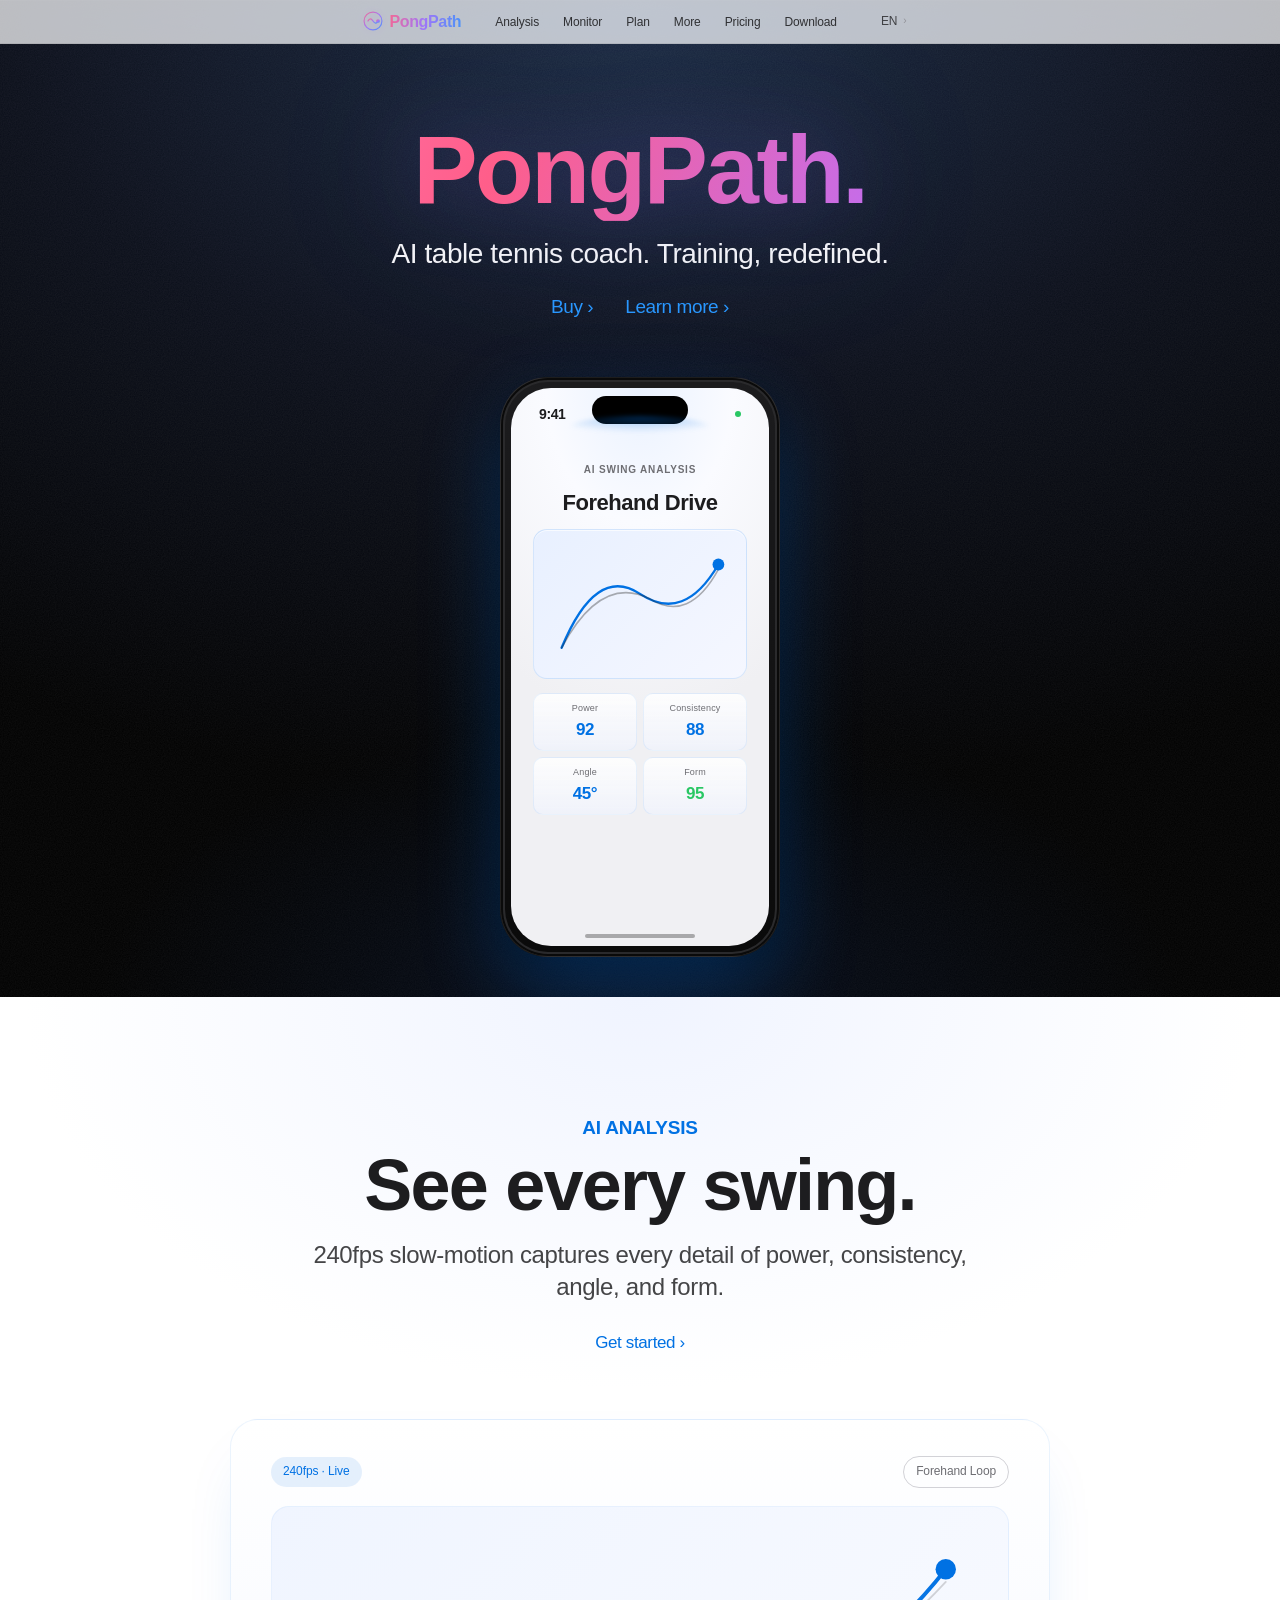
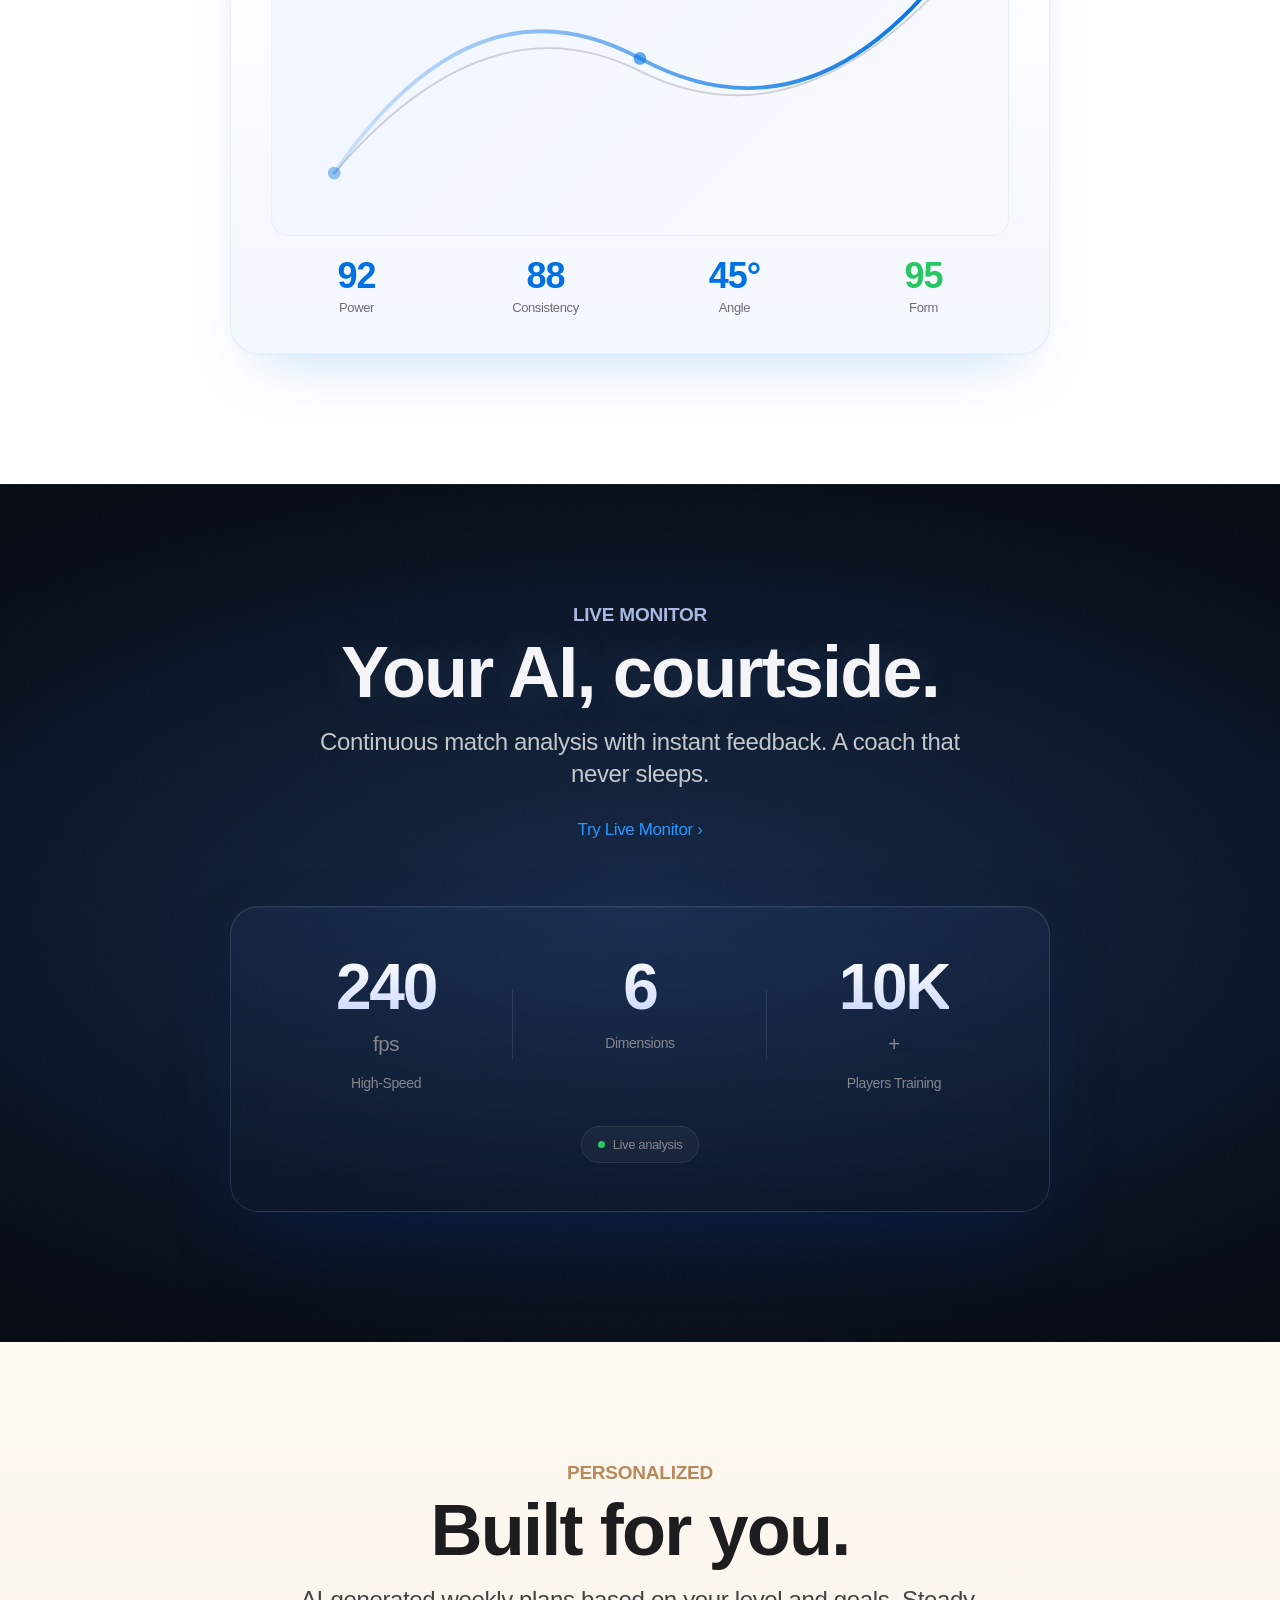
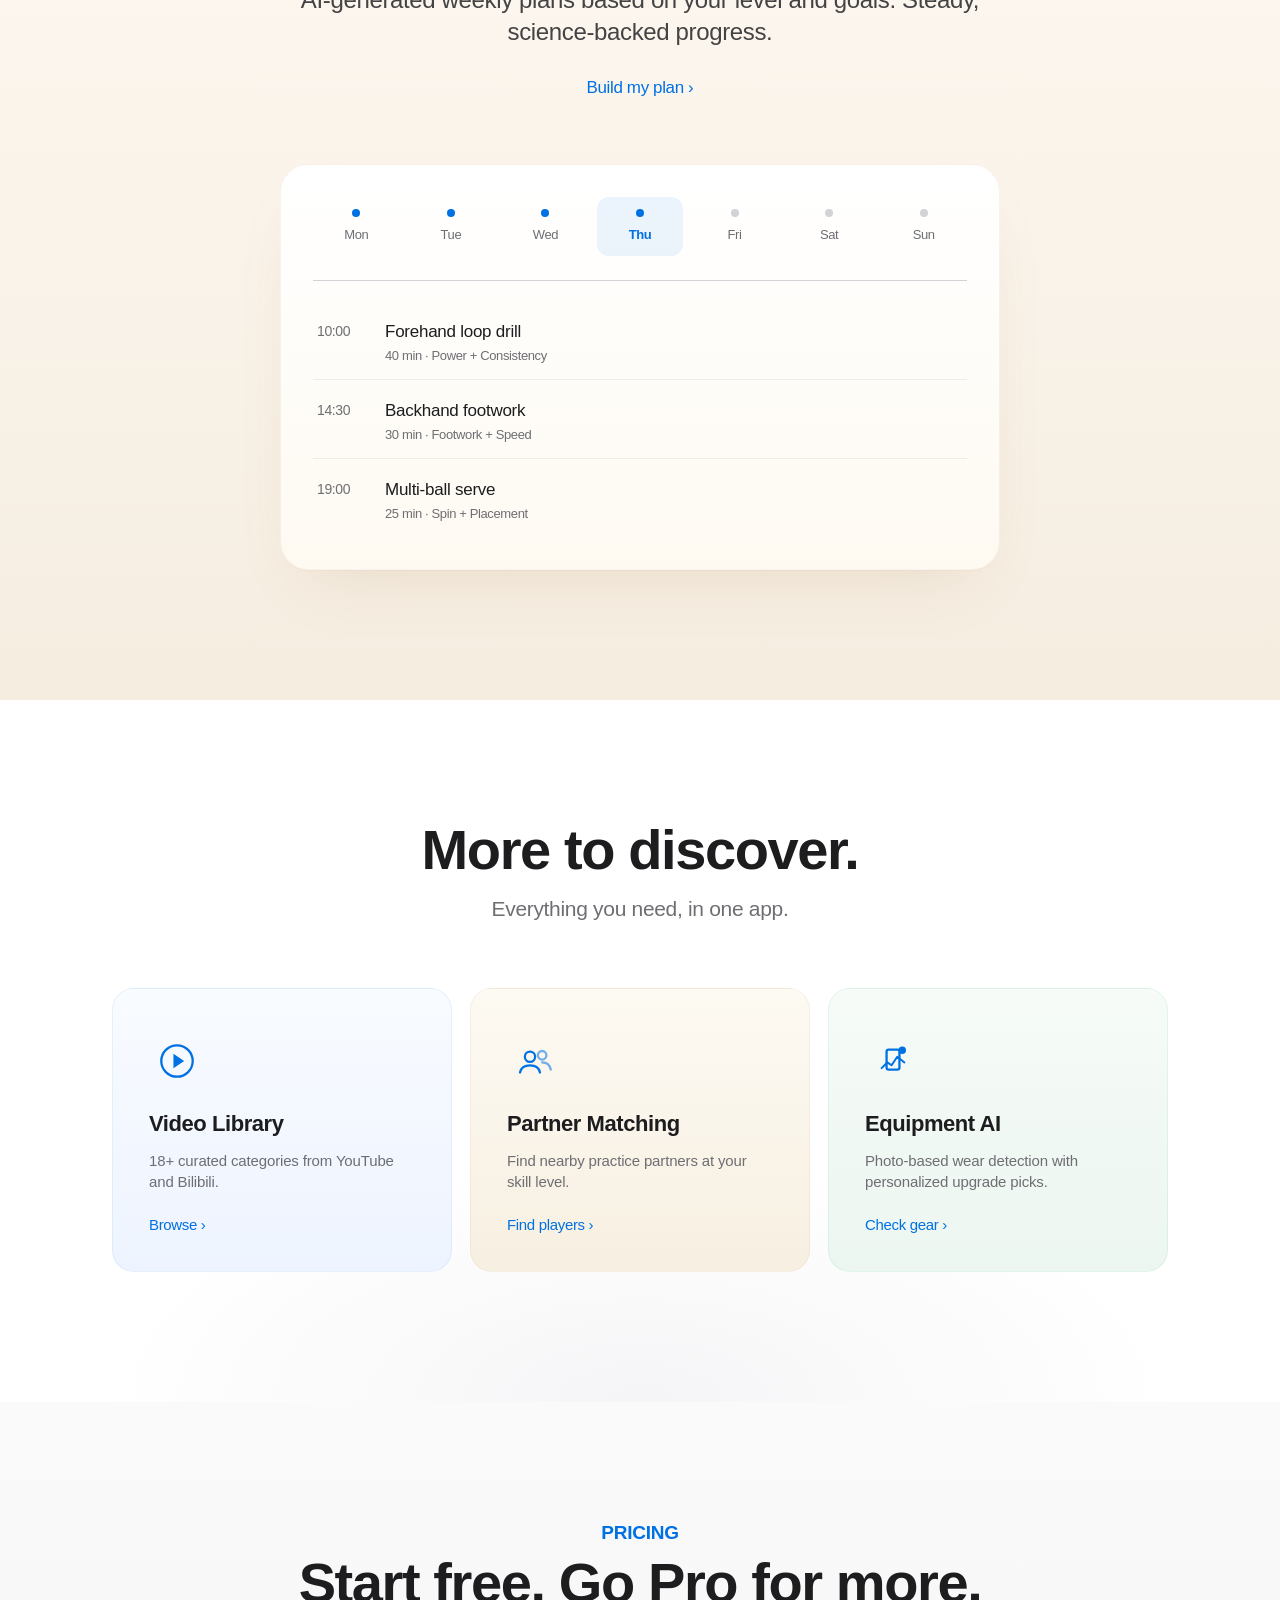
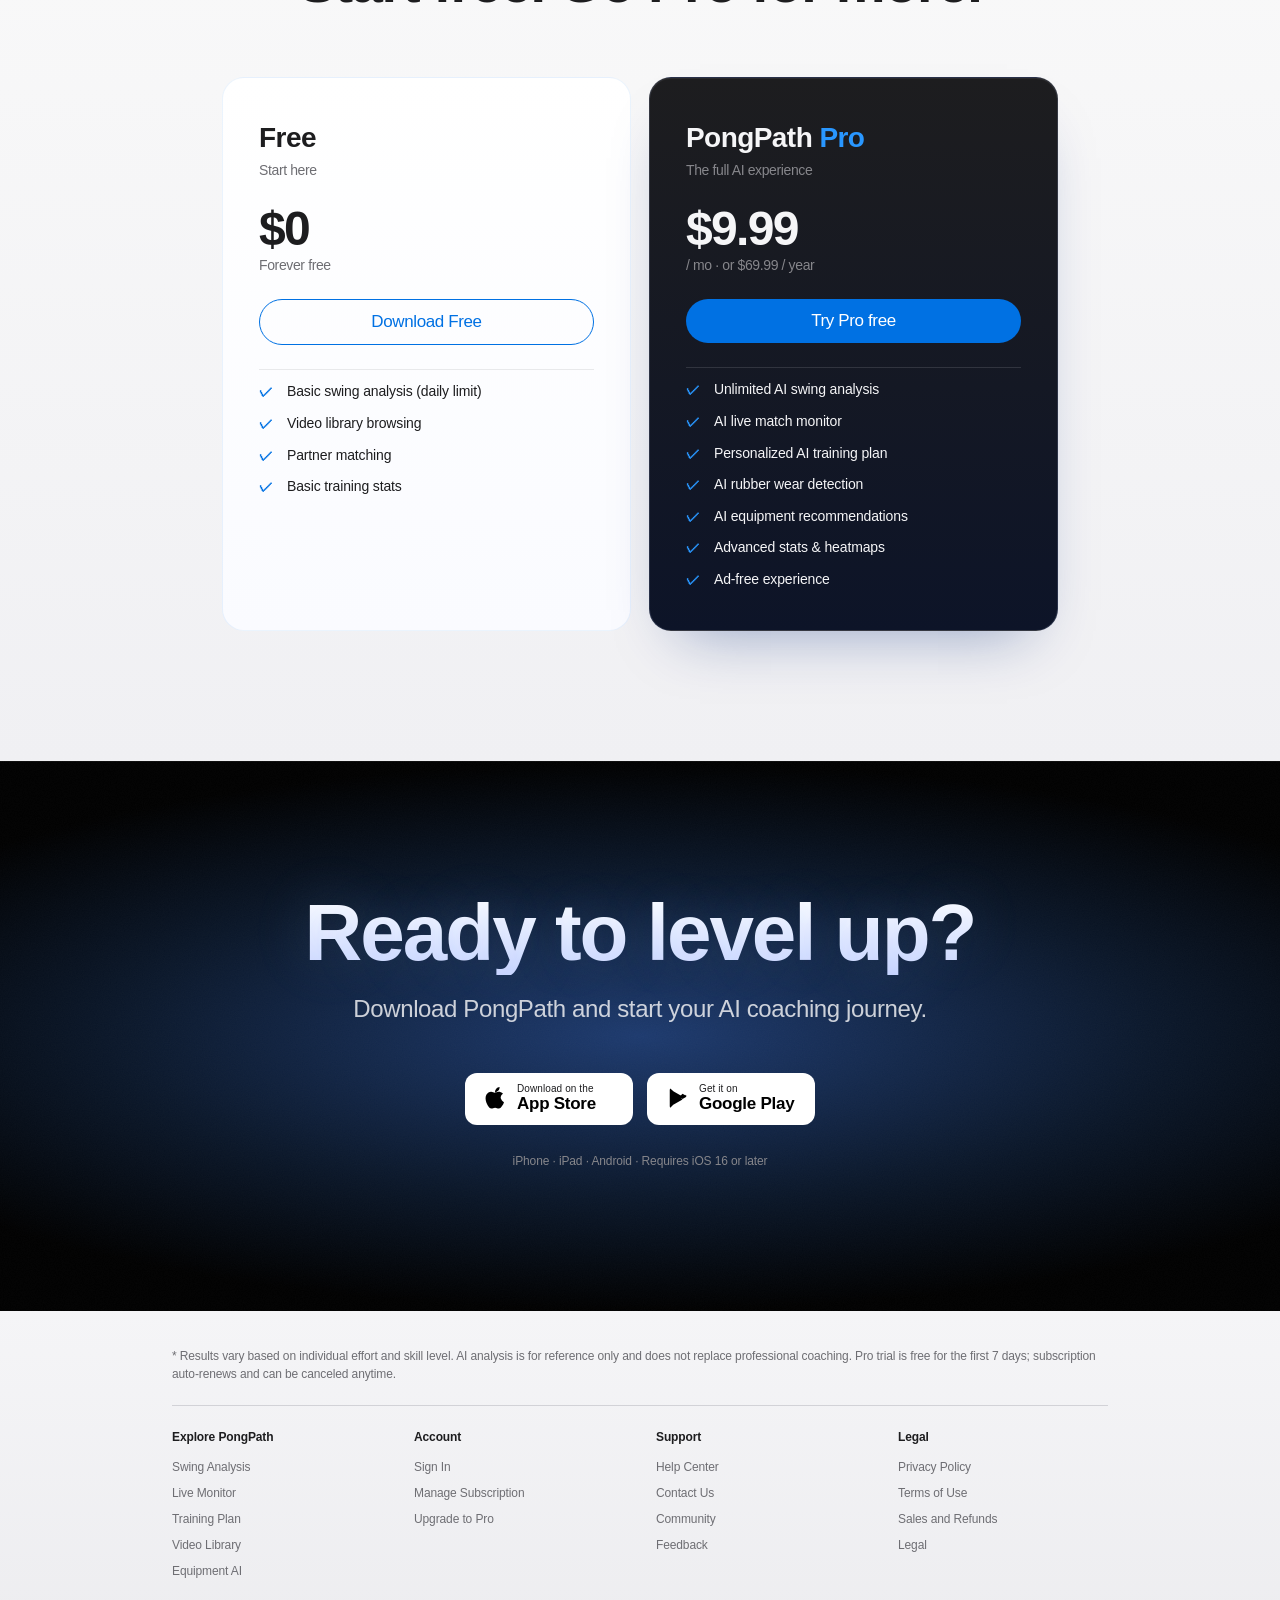
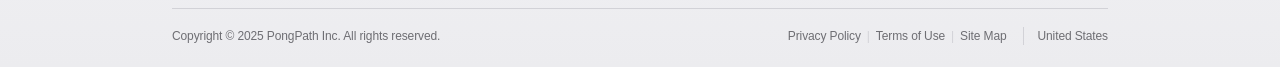
==== index.html @ 934a458e "Initial PongPath marketing site - Apple-style landing page with bilingual (5 languages) i18n system " ====
<!DOCTYPE html>
<html lang="zh-CN">
<head>
  <meta charset="UTF-8" />
  <meta name="viewport" content="width=device-width, initial-scale=1.0" />
  <title>PongPath — AI 乒乓球教练</title>
  <meta name="description" content="PongPath: AI-powered table tennis coaching. Swing analysis, live monitoring, personalized training plans." />
  <link rel="stylesheet" href="styles.css" />
</head>
<body data-i18n-title="meta.title" data-i18n-desc="meta.description">

  <!-- ═══════════════════════════════════════════
       NAVBAR
  ═══════════════════════════════════════════ -->
  <nav class="navbar" id="navbar">
    <div class="nav-inner">
      <a href="index.html" class="nav-logo" aria-label="PongPath">
        <svg width="20" height="20" viewBox="0 0 28 28" fill="none" xmlns="http://www.w3.org/2000/svg" aria-hidden="true">
          <defs>
            <linearGradient id="logoGrad" x1="0%" y1="0%" x2="100%" y2="100%">
              <stop offset="0%"   stop-color="#ff5e8a"/>
              <stop offset="50%"  stop-color="#9d6bff"/>
              <stop offset="100%" stop-color="#3b8eff"/>
            </linearGradient>
          </defs>
          <circle cx="14" cy="14" r="12.5" stroke="url(#logoGrad)" stroke-width="1.6"/>
          <path d="M7 14 Q10 8 14 14 Q18 20 21 14" stroke="url(#logoGrad)" stroke-width="1.8" fill="none" stroke-linecap="round"/>
          <circle cx="21" cy="14" r="2.6" fill="url(#logoGrad)"/>
        </svg>
        <span class="brand-text">PongPath</span>
      </a>

      <ul class="nav-links">
        <li><a href="#analysis" data-i18n="nav.analysis">挥拍分析</a></li>
        <li><a href="#monitor" data-i18n="nav.monitor">实时监测</a></li>
        <li><a href="#plan" data-i18n="nav.plan">训练计划</a></li>
        <li><a href="#features" data-i18n="nav.features">更多</a></li>
        <li><a href="#pricing" data-i18n="nav.pricing">定价</a></li>
        <li><a href="#download" data-i18n="nav.download">下载</a></li>
      </ul>

      <div class="nav-actions">
        <div class="lang-menu" id="langMenu">
          <button class="lang-button" id="langButton" type="button"
                  aria-haspopup="menu" aria-expanded="false"
                  data-i18n-attr="aria-label:nav.langLabel">
            <span id="langCurrent">中文</span>
            <span class="lang-chevron" aria-hidden="true">›</span>
          </button>
          <div class="lang-options" id="langOptions" role="menu"></div>
        </div>
      </div>

      <button class="hamburger" id="hamburger" aria-label="Open menu">
        <span></span><span></span><span></span>
      </button>
    </div>

    <div class="mobile-menu" id="mobileMenu">
      <a href="#analysis" data-i18n="nav.analysis">挥拍分析</a>
      <a href="#monitor" data-i18n="nav.monitor">实时监测</a>
      <a href="#plan" data-i18n="nav.plan">训练计划</a>
      <a href="#features" data-i18n="nav.featuresFull">更多功能</a>
      <a href="#pricing" data-i18n="nav.pricing">定价</a>
      <a href="#download" data-i18n="nav.download">下载</a>
    </div>
  </nav>

  <!-- ═══════════════════════════════════════════
       HERO
  ═══════════════════════════════════════════ -->
  <section class="hero" id="home">
    <div class="hero-inner">
      <h1 class="hero-title">PongPath.</h1>
      <p class="hero-sub" data-i18n="hero.subtitle">AI 乒乓球私教。重新定义训练。</p>

      <div class="hero-links">
        <a href="#download" class="text-link" data-i18n="hero.cta.download">立即下载 ›</a>
        <a href="#analysis" class="text-link" data-i18n="hero.cta.learn">了解更多 ›</a>
      </div>

      <!-- Phone mockup -->
      <div class="hero-phone" aria-hidden="true">
        <div class="phone-frame">
          <div class="phone-island"></div>
          <div class="phone-screen">
            <div class="screen-header">
              <span class="screen-time">9:41</span>
              <div class="screen-icons">
                <span class="screen-dot live"></span>
              </div>
            </div>
            <div class="screen-body">
              <p class="screen-eyebrow" data-i18n="hero.phone.eyebrow">AI 挥拍分析</p>
              <h4 class="screen-title-big" data-i18n="hero.phone.title">正手攻球</h4>
              <div class="swing-arc">
                <svg viewBox="0 0 200 130" fill="none" xmlns="http://www.w3.org/2000/svg">
                  <path d="M20 110 Q55 25 100 55 Q145 85 180 25" stroke="#0071e3" stroke-width="2.4" fill="none" stroke-linecap="round" stroke-dasharray="4 3"/>
                  <path d="M20 110 Q60 35 110 60 Q150 85 180 30" stroke="#1d1d1f" stroke-width="1.6" fill="none" stroke-linecap="round" opacity="0.35"/>
                  <circle cx="180" cy="25" r="6" fill="#0071e3"/>
                </svg>
              </div>
              <div class="metric-grid">
                <div class="metric-chip"><span class="chip-label" data-i18n="hero.phone.power">力量</span><span class="chip-val">92</span></div>
                <div class="metric-chip"><span class="chip-label" data-i18n="hero.phone.consistency">一致性</span><span class="chip-val">88</span></div>
                <div class="metric-chip"><span class="chip-label" data-i18n="hero.phone.angle">角度</span><span class="chip-val">45°</span></div>
                <div class="metric-chip"><span class="chip-label" data-i18n="hero.phone.form">形态</span><span class="chip-val">95</span></div>
              </div>
            </div>
            <div class="phone-home-bar"></div>
          </div>
        </div>
      </div>
    </div>
  </section>

  <!-- ═══════════════════════════════════════════
       SPOTLIGHT — AI 挥拍分析
  ═══════════════════════════════════════════ -->
  <section class="spotlight spotlight-light" id="analysis">
    <div class="spotlight-inner">
      <p class="eyebrow" data-i18n="analysis.eyebrow">AI 挥拍分析</p>
      <h2 class="spotlight-title" data-i18n="analysis.title">看清每一次挥拍。</h2>
      <p class="spotlight-sub" data-i18n="analysis.sub">240fps 慢动作录制,精准捕捉力量、一致性、角度与形态的每一处细节。</p>
      <div class="spotlight-links">
        <a href="#download" class="text-link" data-i18n="analysis.cta">开始分析 ›</a>
      </div>

      <div class="spotlight-visual">
        <div class="analysis-card">
          <div class="analysis-card-head">
            <span class="badge-soft" data-i18n="analysis.badge.fps">240fps · 实时</span>
            <span class="badge-soft outline" data-i18n="analysis.badge.shot">正手弧圈</span>
          </div>
          <div class="analysis-trace">
            <svg viewBox="0 0 540 220" fill="none" xmlns="http://www.w3.org/2000/svg">
              <defs>
                <linearGradient id="traceGrad" x1="0" y1="0" x2="1" y2="0">
                  <stop offset="0%" stop-color="#0071e3" stop-opacity="0.15"/>
                  <stop offset="100%" stop-color="#0071e3" stop-opacity="1"/>
                </linearGradient>
              </defs>
              <path d="M30 190 Q140 30 270 100 Q400 170 510 30" stroke="url(#traceGrad)" stroke-width="3" fill="none" stroke-linecap="round"/>
              <path d="M30 190 Q150 50 270 110 Q390 170 510 40" stroke="#1d1d1f" stroke-width="1.4" fill="none" stroke-linecap="round" opacity="0.18" stroke-dasharray="5 4"/>
              <circle cx="510" cy="30" r="8" fill="#0071e3"/>
              <circle cx="270" cy="100" r="5" fill="#0071e3" opacity="0.6"/>
              <circle cx="30" cy="190" r="5" fill="#0071e3" opacity="0.4"/>
            </svg>
          </div>
          <div class="analysis-stats">
            <div><span class="stat-num">92</span><span class="stat-cap" data-i18n="analysis.power">力量</span></div>
            <div><span class="stat-num">88</span><span class="stat-cap" data-i18n="analysis.consistency">一致性</span></div>
            <div><span class="stat-num">45°</span><span class="stat-cap" data-i18n="analysis.angle">角度</span></div>
            <div><span class="stat-num">95</span><span class="stat-cap" data-i18n="analysis.form">形态</span></div>
          </div>
        </div>
      </div>
    </div>
  </section>

  <!-- ═══════════════════════════════════════════
       SPOTLIGHT — AI 实时监测
  ═══════════════════════════════════════════ -->
  <section class="spotlight spotlight-dark" id="monitor">
    <div class="spotlight-inner">
      <p class="eyebrow" data-i18n="monitor.eyebrow">实时监测</p>
      <h2 class="spotlight-title" data-i18n="monitor.title">训练时,AI 就在身边。</h2>
      <p class="spotlight-sub" data-i18n="monitor.sub">比赛全程连续分析,自动捕捉动作问题并即时反馈,像一位永不疲倦的私人教练。</p>
      <div class="spotlight-links">
        <a href="#download" class="text-link light" data-i18n="monitor.cta">体验实时监测 ›</a>
      </div>

      <div class="spotlight-visual">
        <div class="monitor-card">
          <div class="monitor-grid">
            <div class="monitor-stat">
              <span class="monitor-num">240</span>
              <span class="monitor-suffix">fps</span>
              <span class="monitor-cap" data-i18n="monitor.stat.highspeed">高速分析</span>
            </div>
            <div class="monitor-stat">
              <span class="monitor-num">6</span>
              <span class="monitor-cap" data-i18n="monitor.stat.dimensions">维度指标</span>
            </div>
            <div class="monitor-stat">
              <span class="monitor-num">10K</span>
              <span class="monitor-suffix">+</span>
              <span class="monitor-cap" data-i18n="monitor.stat.players">球员训练中</span>
            </div>
          </div>
          <div class="monitor-pulse">
            <span class="pulse-dot"></span>
            <span data-i18n="monitor.live">实时分析中</span>
          </div>
        </div>
      </div>
    </div>
  </section>

  <!-- ═══════════════════════════════════════════
       SPOTLIGHT — AI 训练计划
  ═══════════════════════════════════════════ -->
  <section class="spotlight spotlight-offwhite" id="plan">
    <div class="spotlight-inner">
      <p class="eyebrow" data-i18n="plan.eyebrow">个性化</p>
      <h2 class="spotlight-title" data-i18n="plan.title">为你量身定制。</h2>
      <p class="spotlight-sub" data-i18n="plan.sub">AI 基于你的水平和目标自动生成每周训练计划,科学递进,稳步提升。</p>
      <div class="spotlight-links">
        <a href="#download" class="text-link" data-i18n="plan.cta">生成我的计划 ›</a>
      </div>

      <div class="spotlight-visual">
        <div class="plan-card">
          <div class="plan-week">
            <span class="day"><span class="dot done"></span><span data-i18n="plan.day.mon">周一</span></span>
            <span class="day"><span class="dot done"></span><span data-i18n="plan.day.tue">周二</span></span>
            <span class="day"><span class="dot done"></span><span data-i18n="plan.day.wed">周三</span></span>
            <span class="day active"><span class="dot live"></span><span data-i18n="plan.day.thu">周四</span></span>
            <span class="day"><span class="dot"></span><span data-i18n="plan.day.fri">周五</span></span>
            <span class="day"><span class="dot"></span><span data-i18n="plan.day.sat">周六</span></span>
            <span class="day"><span class="dot"></span><span data-i18n="plan.day.sun">周日</span></span>
          </div>
          <ul class="plan-list">
            <li>
              <span class="plan-time">10:00</span>
              <div class="plan-text">
                <strong data-i18n="plan.item1.title">正手弧圈训练</strong>
                <small data-i18n="plan.item1.desc">40 分钟 · 力量 + 一致性</small>
              </div>
            </li>
            <li>
              <span class="plan-time">14:30</span>
              <div class="plan-text">
                <strong data-i18n="plan.item2.title">反手位移练习</strong>
                <small data-i18n="plan.item2.desc">30 分钟 · 步法 + 速度</small>
              </div>
            </li>
            <li>
              <span class="plan-time">19:00</span>
              <div class="plan-text">
                <strong data-i18n="plan.item3.title">多球发球训练</strong>
                <small data-i18n="plan.item3.desc">25 分钟 · 旋转 + 落点</small>
              </div>
            </li>
          </ul>
        </div>
      </div>
    </div>
  </section>

  <!-- ═══════════════════════════════════════════
       MORE FEATURES — compact grid
  ═══════════════════════════════════════════ -->
  <section class="more-features" id="features">
    <div class="container">
      <div class="section-header">
        <h2 class="section-title" data-i18n="features.title">更多强大功能。</h2>
        <p class="section-sub" data-i18n="features.sub">所有你需要的,都在一个 App 里。</p>
      </div>

      <div class="mini-grid">

        <div class="mini-card">
          <div class="mini-icon">
            <svg width="40" height="40" viewBox="0 0 28 28" fill="none">
              <circle cx="14" cy="14" r="11" stroke="#0071e3" stroke-width="1.6"/>
              <polygon points="11.5,9 19,14 11.5,19" fill="#0071e3"/>
            </svg>
          </div>
          <h3 data-i18n="features.video.title">视频教学库</h3>
          <p data-i18n="features.video.desc">18+ 分类的精品视频,覆盖 YouTube 与 Bilibili。</p>
          <a href="#" class="text-link small" data-i18n="features.video.cta">浏览视频 ›</a>
        </div>

        <div class="mini-card">
          <div class="mini-icon">
            <svg width="40" height="40" viewBox="0 0 28 28" fill="none">
              <circle cx="10.5" cy="11" r="3.6" stroke="#0071e3" stroke-width="1.6"/>
              <circle cx="19" cy="10" r="3" stroke="#0071e3" stroke-width="1.6" opacity="0.55"/>
              <path d="M3.5 22 Q4.5 17 10.5 17 Q16.5 17 17.5 22" stroke="#0071e3" stroke-width="1.6" fill="none" stroke-linecap="round"/>
              <path d="M19 15 Q24 15 25 20" stroke="#0071e3" stroke-width="1.6" fill="none" stroke-linecap="round" opacity="0.55"/>
            </svg>
          </div>
          <h3 data-i18n="features.partner.title">找练球伙伴</h3>
          <p data-i18n="features.partner.desc">基于地理位置和水平,匹配附近的练球伙伴。</p>
          <a href="#" class="text-link small" data-i18n="features.partner.cta">开始匹配 ›</a>
        </div>

        <div class="mini-card">
          <div class="mini-icon">
            <svg width="40" height="40" viewBox="0 0 28 28" fill="none">
              <rect x="9.5" y="6" width="9" height="14" rx="1.5" stroke="#0071e3" stroke-width="1.6"/>
              <path d="M6 19 L10 15 L13 17 L17 11 L22 15" stroke="#0071e3" stroke-width="1.4" fill="none" stroke-linecap="round" stroke-linejoin="round"/>
              <circle cx="20.5" cy="6.5" r="2.6" fill="#0071e3"/>
            </svg>
          </div>
          <h3 data-i18n="features.gear.title">装备 AI 推荐</h3>
          <p data-i18n="features.gear.desc">拍照检测胶皮磨损,AI 给出个性化升级建议。</p>
          <a href="#" class="text-link small" data-i18n="features.gear.cta">检测装备 ›</a>
        </div>

      </div>
    </div>
  </section>

  <!-- ═══════════════════════════════════════════
       PRICING
  ═══════════════════════════════════════════ -->
  <section class="pricing" id="pricing">
    <div class="container">
      <div class="section-header">
        <p class="eyebrow" data-i18n="pricing.eyebrow">定价</p>
        <h2 class="section-title" data-i18n="pricing.title">免费开始,Pro 解锁全部。</h2>
      </div>

      <div class="pricing-cards">

        <!-- Free -->
        <div class="pricing-card">
          <div class="pricing-head">
            <h3 data-i18n="pricing.free.title">免费版</h3>
            <p class="pricing-tag" data-i18n="pricing.free.tag">入门基础</p>
          </div>
          <div class="pricing-amount">
            <span class="amt">$0</span>
            <span class="period" data-i18n="pricing.free.period">永久免费</span>
          </div>
          <a href="#" class="btn btn-secondary" data-i18n="pricing.free.cta">免费下载</a>
          <ul class="pricing-list">
            <li><span class="check-mark">✓</span><span data-i18n="pricing.free.f1">基础挥拍分析(每日限次)</span></li>
            <li><span class="check-mark">✓</span><span data-i18n="pricing.free.f2">视频教学库浏览</span></li>
            <li><span class="check-mark">✓</span><span data-i18n="pricing.free.f3">练球伙伴匹配</span></li>
            <li><span class="check-mark">✓</span><span data-i18n="pricing.free.f4">基础训练统计</span></li>
          </ul>
        </div>

        <!-- Pro -->
        <div class="pricing-card pricing-card--pro">
          <div class="pricing-head">
            <h3>PongPath <span class="pro-tag">Pro</span></h3>
            <p class="pricing-tag" data-i18n="pricing.pro.tag">完整 AI 体验</p>
          </div>
          <div class="pricing-amount">
            <span class="amt" data-i18n="pricing.pro.price">¥28</span>
            <span class="period" data-i18n="pricing.pro.period">/ 月 · 或 ¥198 / 年</span>
          </div>
          <a href="#" class="btn btn-primary" data-i18n="pricing.pro.cta">开始 Pro 试用</a>
          <ul class="pricing-list">
            <li><span class="check-mark">✓</span><span data-i18n="pricing.pro.f1">无限制 AI 挥拍分析</span></li>
            <li><span class="check-mark">✓</span><span data-i18n="pricing.pro.f2">AI 实时比赛监测</span></li>
            <li><span class="check-mark">✓</span><span data-i18n="pricing.pro.f3">个性化 AI 训练计划</span></li>
            <li><span class="check-mark">✓</span><span data-i18n="pricing.pro.f4">AI 胶皮磨损检测</span></li>
            <li><span class="check-mark">✓</span><span data-i18n="pricing.pro.f5">AI 装备个性化推荐</span></li>
            <li><span class="check-mark">✓</span><span data-i18n="pricing.pro.f6">高级训练统计 & 热力图</span></li>
            <li><span class="check-mark">✓</span><span data-i18n="pricing.pro.f7">无广告纯净体验</span></li>
          </ul>
        </div>

      </div>
    </div>
  </section>

  <!-- ═══════════════════════════════════════════
       FINAL CTA
  ═══════════════════════════════════════════ -->
  <section class="final-cta" id="download">
    <div class="final-inner">
      <h2 class="final-title" data-i18n="cta.title">准备好提升了吗?</h2>
      <p class="final-sub" data-i18n="cta.sub">立即下载 PongPath,开启你的 AI 教练之旅。</p>

      <div class="store-badges">
        <a href="#" class="store-badge" aria-label="Download on the App Store">
          <svg viewBox="0 0 24 24" fill="currentColor" width="22" height="22"><path d="M17.05 12.04c-.03-3.04 2.49-4.5 2.6-4.57-1.42-2.07-3.62-2.36-4.4-2.39-1.87-.19-3.66 1.1-4.61 1.1-.96 0-2.42-1.08-3.99-1.05-2.05.03-3.95 1.19-5.01 3.04-2.16 3.74-.55 9.27 1.55 12.31 1.03 1.49 2.24 3.16 3.83 3.1 1.55-.06 2.13-1 4-1 1.86 0 2.4 1 4.02.97 1.66-.03 2.71-1.5 3.71-3 .85-1.27 1.55-2.65 1.96-4.03-2.32-.92-2.65-2.41-2.66-2.48zM14.6 3.92c.85-1.03 1.43-2.46 1.27-3.92-1.23.05-2.7.81-3.58 1.84-.79.91-1.49 2.39-1.3 3.79 1.36.11 2.76-.69 3.61-1.71z"/></svg>
          <span>
            <small data-i18n="cta.appstore.small">下载于</small>
            <strong>App Store</strong>
          </span>
        </a>
        <a href="#" class="store-badge" aria-label="Get it on Google Play">
          <svg viewBox="0 0 24 24" fill="currentColor" width="22" height="22"><path d="M3.6 1.5c-.4.4-.6 1-.6 1.7v17.6c0 .7.2 1.3.6 1.7l11-11-11-10zM14.7 13.3l2.7-2.7-13.4-7.7 10.7 10.4zm5.6-3.9-3.4-2-2.9 2.9 2.9 2.9 3.4-1.9c1.1-.6 1.1-2.3 0-2.9zm-3.4 4.3-2.7-2.7-10.7 10.4 13.4-7.7z"/></svg>
          <span>
            <small data-i18n="cta.googleplay.small">获取于</small>
            <strong>Google Play</strong>
          </span>
        </a>
      </div>

      <p class="final-fine" data-i18n="cta.fine">iPhone · iPad · Android · 需 iOS 16 或更高版本</p>
    </div>
  </section>

  <!-- ═══════════════════════════════════════════
       FOOTER
  ═══════════════════════════════════════════ -->
  <footer class="footer">
    <div class="container">
      <p class="footer-note" data-i18n="footer.note">
        * 训练效果因个人投入和水平差异而不同。AI 分析结果仅供参考,不能替代专业教练指导。Pro 试用首 7 天免费,到期自动续订,可随时取消。
      </p>

      <div class="footer-cols">
        <div class="footer-col">
          <h5 data-i18n="footer.col.explore">探索 PongPath</h5>
          <a href="#analysis" data-i18n="footer.link.swing">挥拍分析</a>
          <a href="#monitor" data-i18n="footer.link.live">实时监测</a>
          <a href="#plan" data-i18n="footer.link.plan">训练计划</a>
          <a href="#features" data-i18n="footer.link.video">视频教学库</a>
          <a href="#features" data-i18n="footer.link.gear">装备 AI</a>
        </div>
        <div class="footer-col">
          <h5 data-i18n="footer.col.account">账户</h5>
          <a href="#" data-i18n="footer.link.signin">登录</a>
          <a href="#" data-i18n="footer.link.subscription">管理订阅</a>
          <a href="#pricing" data-i18n="footer.link.upgrade">升级 Pro</a>
        </div>
        <div class="footer-col">
          <h5 data-i18n="footer.col.support">支持</h5>
          <a href="#" data-i18n="footer.link.help">帮助中心</a>
          <a href="#" data-i18n="footer.link.contact">联系我们</a>
          <a href="#" data-i18n="footer.link.community">社区</a>
          <a href="#" data-i18n="footer.link.feedback">反馈建议</a>
        </div>
        <div class="footer-col">
          <h5 data-i18n="footer.col.legal">法律</h5>
          <a href="privacy.html" data-i18n="footer.link.privacy">隐私政策</a>
          <a href="#" data-i18n="footer.link.terms">服务条款</a>
          <a href="#" data-i18n="footer.link.refunds">销售与退款</a>
          <a href="#" data-i18n="footer.link.legal">法律信息</a>
        </div>
      </div>

      <div class="footer-bottom">
        <span data-i18n="footer.copyright">版权所有 © 2025 PongPath Inc. 保留所有权利。</span>
        <span class="footer-links-row">
          <a href="privacy.html" data-i18n="footer.link.privacy">隐私政策</a>
          <span class="sep">|</span>
          <a href="#" data-i18n="footer.link.terms">服务条款</a>
          <span class="sep">|</span>
          <a href="#" data-i18n="footer.link.sitemap">网站地图</a>
        </span>
        <span class="footer-locale" data-i18n="footer.locale">中国大陆</span>
      </div>
    </div>
  </footer>

  <script src="i18n.js"></script>
  <script src="script.js"></script>
</body>
</html>
---- styles.css ----
/* ═══════════════════════════════════════════════════════════════════
   PongPath — Apple-inspired design system
   ═══════════════════════════════════════════════════════════════════ */

/* ── Custom Properties ──────────────────────────────────────────── */
:root {
  --white:        #ffffff;
  --offwhite:     #f5f5f7;
  --black:        #000000;
  --ink:          #1d1d1f;     /* Apple near-black */
  --ink-light:    #f5f5f7;     /* on dark */
  --gray:         #6e6e73;     /* Apple secondary */
  --gray-2:       #86868b;     /* Apple tertiary */
  --gray-line:    #d2d2d7;     /* Apple divider */
  --blue:         #0071e3;
  --blue-hover:   #0077ed;
  --blue-deep:    #0058b1;

  --accent-green: #29c764;     /* tiny accent only */
  --accent-orange:#ff7a45;     /* tiny accent only */

  --font-display: -apple-system, BlinkMacSystemFont, "SF Pro Display", "SF Pro Text", "Helvetica Neue", Helvetica, Arial, "PingFang SC", "Hiragino Sans GB", "Microsoft YaHei", sans-serif;

  --ease-apple:  cubic-bezier(0.28, 0.11, 0.32, 1);
  --ease-soft:   cubic-bezier(0.4, 0, 0.2, 1);

  --nav-h: 44px;

  --radius-sm:  12px;
  --radius-md:  18px;
  --radius-lg:  22px;
  --radius-pill:980px;

  --max-w:      1200px;
  --content-w:  980px;
}

/* ── Reset & Base ───────────────────────────────────────────────── */
*, *::before, *::after { box-sizing: border-box; margin: 0; padding: 0; }

html {
  scroll-behavior: smooth;
  font-size: 17px;
  -webkit-text-size-adjust: 100%;
}

body {
  font-family: var(--font-display);
  background: var(--white);
  color: var(--ink);
  line-height: 1.47059;
  font-weight: 400;
  letter-spacing: -0.022em;
  overflow-x: hidden;
  -webkit-font-smoothing: antialiased;
  -moz-osx-font-smoothing: grayscale;
}

a { color: inherit; text-decoration: none; }
ul { list-style: none; }
img, svg { display: block; max-width: 100%; }
button { font: inherit; cursor: pointer; border: none; background: none; color: inherit; }

::selection { background: rgba(0,113,227,0.18); color: var(--ink); }

/* ── Utilities ──────────────────────────────────────────────────── */
.container {
  width: 100%;
  max-width: var(--max-w);
  margin: 0 auto;
  padding: 0 22px;
}

/* ═══════════════════════════════════════════════════════════════════
   TEXT LINKS — Apple "Learn more ›" style
   ═══════════════════════════════════════════════════════════════════ */
.text-link {
  display: inline-block;
  position: relative;
  color: var(--blue);
  font-size: 17px;
  font-weight: 400;
  letter-spacing: -0.022em;
  line-height: 1.4;
  transition: color 0.25s var(--ease-apple);
}
.text-link:hover { color: var(--blue-hover); }
.text-link.light {
  color: #2997ff;
}
.text-link.light:hover { color: #429cff; }
.text-link.small { font-size: 15px; }

/* ═══════════════════════════════════════════════════════════════════
   BUTTONS — Apple pill
   ═══════════════════════════════════════════════════════════════════ */
.btn {
  display: inline-flex;
  align-items: center;
  justify-content: center;
  gap: 8px;
  font-family: var(--font-display);
  font-size: 17px;
  font-weight: 400;
  letter-spacing: -0.022em;
  line-height: 1.17648;
  border-radius: var(--radius-pill);
  padding: 12px 22px;
  min-width: 140px;
  white-space: nowrap;
  cursor: pointer;
  transition: background-color 0.3s var(--ease-apple),
              color 0.3s var(--ease-apple),
              transform 0.4s var(--ease-apple);
}

.btn-primary {
  background: var(--blue);
  color: #fff;
}
.btn-primary:hover { background: var(--blue-hover); }

.btn-secondary {
  background: transparent;
  color: var(--blue);
  border: 1px solid var(--blue);
}
.btn-secondary:hover {
  background: var(--blue);
  color: #fff;
}

/* ═══════════════════════════════════════════════════════════════════
   NAVBAR
   ═══════════════════════════════════════════════════════════════════ */
.navbar {
  position: fixed;
  top: 0; left: 0; right: 0;
  z-index: 9999;
  height: var(--nav-h);
  background: rgba(255,255,255,0.72);
  backdrop-filter: saturate(180%) blur(20px);
  -webkit-backdrop-filter: saturate(180%) blur(20px);
  border-bottom: 1px solid rgba(0,0,0,0.08);
  transition: background-color 0.4s var(--ease-apple);
}

.nav-inner {
  max-width: 1024px;
  margin: 0 auto;
  height: 100%;
  padding: 0 22px;
  display: flex;
  align-items: center;
  justify-content: center;
  gap: 24px;
}

.nav-logo {
  display: inline-flex;
  align-items: center;
  gap: 6px;
  color: var(--ink);
  font-size: 16px;
  font-weight: 500;
  letter-spacing: -0.022em;
  flex-shrink: 0;
  opacity: 0.88;
  transition: opacity 0.3s var(--ease-apple);
}
.nav-logo:hover { opacity: 1; }
.nav-logo svg { filter: drop-shadow(0 0 6px rgba(157, 107, 255, 0.18)); }
.nav-logo span { display: inline-block; padding-top: 1px; }

.brand-text {
  background: linear-gradient(100deg,
    #ff5e8a 0%,
    #9d6bff 48%,
    #3b8eff 100%);
  -webkit-background-clip: text;
          background-clip: text;
  -webkit-text-fill-color: transparent;
          color: transparent;
  font-weight: 600;
  letter-spacing: -0.022em;
}

.nav-links {
  display: flex;
  align-items: center;
  gap: 4px;
  flex: 0 1 auto;
}
.nav-links a {
  display: inline-block;
  font-size: 12px;
  font-weight: 400;
  letter-spacing: -0.01em;
  color: var(--ink);
  opacity: 0.88;
  padding: 4px 10px;
  border-radius: 4px;
  transition: opacity 0.3s var(--ease-apple);
}
.nav-links a:hover { opacity: 1; }

.nav-actions {
  display: flex;
  align-items: center;
  flex-shrink: 0;
}

/* ── Language menu (Apple-style) ───────────────────────────────── */
.lang-menu {
  position: relative;
  display: inline-flex;
  align-items: center;
}

.lang-button {
  display: inline-flex;
  align-items: center;
  gap: 4px;
  padding: 4px 10px;
  font-size: 12px;
  font-weight: 400;
  color: var(--ink);
  opacity: 0.78;
  border-radius: 4px;
  transition: opacity 0.3s var(--ease-apple);
  font-family: var(--font-display);
  letter-spacing: -0.01em;
}
.lang-button:hover { opacity: 1; }
.lang-button .lang-chevron {
  display: inline-block;
  font-size: 10px;
  margin-left: 2px;
  color: var(--gray-2);
  transition: transform 0.3s var(--ease-apple);
}
.lang-menu.open .lang-button .lang-chevron { transform: rotate(90deg); }

.lang-options {
  position: absolute;
  top: calc(100% + 8px);
  right: 0;
  min-width: 180px;
  background: rgba(255,255,255,0.96);
  backdrop-filter: saturate(180%) blur(20px);
  -webkit-backdrop-filter: saturate(180%) blur(20px);
  border: 1px solid rgba(0,0,0,0.06);
  border-radius: 14px;
  box-shadow:
    0 8px 32px rgba(0,0,0,0.12),
    0 2px 8px rgba(0,0,0,0.06);
  padding: 6px;
  display: flex;
  flex-direction: column;
  gap: 2px;
  opacity: 0;
  transform: translateY(-6px) scale(0.98);
  pointer-events: none;
  transition:
    opacity 0.2s var(--ease-apple),
    transform 0.2s var(--ease-apple);
  z-index: 10000;
}
.lang-menu.open .lang-options {
  opacity: 1;
  transform: translateY(0) scale(1);
  pointer-events: auto;
}

.lang-option {
  display: flex;
  align-items: center;
  justify-content: space-between;
  padding: 9px 14px;
  font-size: 13px;
  font-weight: 400;
  color: var(--ink);
  background: transparent;
  border-radius: 8px;
  text-align: left;
  letter-spacing: -0.01em;
  font-family: var(--font-display);
  transition: background-color 0.2s var(--ease-apple), color 0.2s var(--ease-apple);
  width: 100%;
}
.lang-option:hover { background: rgba(0,0,0,0.05); }
.lang-option.active {
  color: var(--blue);
  font-weight: 500;
}
.lang-option.active::after {
  content: '✓';
  color: var(--blue);
  font-size: 12px;
  margin-left: 12px;
}

/* Hamburger */
.hamburger {
  display: none;
  flex-direction: column;
  gap: 4px;
  padding: 6px;
  margin-left: auto;
}
.hamburger span {
  display: block;
  width: 18px;
  height: 1px;
  background: var(--ink);
  transition: transform 0.3s var(--ease-apple), opacity 0.3s var(--ease-apple);
}
.hamburger.open span:nth-child(1) { transform: translateY(5px) rotate(45deg); }
.hamburger.open span:nth-child(2) { opacity: 0; }
.hamburger.open span:nth-child(3) { transform: translateY(-5px) rotate(-45deg); }

/* Mobile menu */
.mobile-menu {
  display: none;
  flex-direction: column;
  background: rgba(255,255,255,0.95);
  backdrop-filter: saturate(180%) blur(20px);
  -webkit-backdrop-filter: saturate(180%) blur(20px);
  border-bottom: 1px solid rgba(0,0,0,0.08);
  padding: 8px 22px 24px;
}
.mobile-menu a {
  font-size: 17px;
  font-weight: 400;
  color: var(--ink);
  padding: 14px 4px;
  border-bottom: 1px solid rgba(0,0,0,0.08);
}
.mobile-menu a:last-child { border-bottom: none; }

/* ═══════════════════════════════════════════════════════════════════
   HERO — cosmic atmospheric gradient, centered, huge text
   ═══════════════════════════════════════════════════════════════════ */
.hero {
  position: relative;
  background:
    radial-gradient(ellipse 100% 80% at 50% 0%, #1a2942 0%, #0a0e1a 50%, #000 100%);
  color: var(--ink-light);
  padding: calc(var(--nav-h) + 76px) 22px 40px;
  text-align: center;
  overflow: hidden;
  box-shadow: inset 0 1px 0 rgba(255,255,255,0.05);
}
.hero::before {
  content: '';
  position: absolute;
  inset: 0;
  background:
    radial-gradient(ellipse 60% 40% at 50% 100%, rgba(20,40,80,0.35) 0%, transparent 70%),
    url("data:image/svg+xml,%3Csvg viewBox='0 0 200 200' xmlns='http://www.w3.org/2000/svg'%3E%3Cfilter id='n'%3E%3CfeTurbulence type='fractalNoise' baseFrequency='0.85' numOctaves='2' stitchTiles='stitch'/%3E%3CfeColorMatrix values='0 0 0 0 1 0 0 0 0 1 0 0 0 0 1 0 0 0 0.06 0'/%3E%3C/filter%3E%3Crect width='100%25' height='100%25' filter='url(%23n)'/%3E%3C/svg%3E");
  background-size: cover, 200px 200px;
  pointer-events: none;
  z-index: 0;
}
.hero-inner {
  max-width: var(--content-w);
  margin: 0 auto;
  position: relative;
  z-index: 1;
}

.hero-title {
  font-size: clamp(56px, 9vw, 96px);
  font-weight: 700;
  line-height: 1.05;
  letter-spacing: -0.025em;
  color: #f5f5f7;
  margin-bottom: 16px;
  background: linear-gradient(110deg,
    #ff7eb6 0%,
    #ff5e8a 18%,
    #b870ff 42%,
    #6a8dff 68%,
    #4ab8ff 100%);
  background-size: 200% 100%;
  background-position: 0% 50%;
  -webkit-background-clip: text;
          background-clip: text;
  -webkit-text-fill-color: transparent;
          color: transparent;
  text-shadow: none;
  filter: drop-shadow(0 0 40px rgba(157, 107, 255, 0.25))
          drop-shadow(0 0 80px rgba(80, 140, 255, 0.18));
  animation: heroShimmer 12s ease-in-out infinite;
}

@keyframes heroShimmer {
  0%, 100% { background-position: 0% 50%; }
  50%      { background-position: 100% 50%; }
}

.hero-sub {
  font-size: clamp(21px, 2.4vw, 28px);
  font-weight: 500;
  line-height: 1.2;
  letter-spacing: -0.015em;
  color: #f5f5f7;
  max-width: 720px;
  margin: 0 auto 24px;
}

.hero-links {
  display: flex;
  align-items: center;
  justify-content: center;
  gap: 32px;
  margin-bottom: 56px;
  flex-wrap: wrap;
}
.hero-links .text-link {
  color: #2997ff;
  font-size: 19px;
}
.hero-links .text-link:hover { color: #429cff; }

/* Phone mockup */
.hero-phone {
  margin: 0 auto;
  perspective: 2000px;
}

.phone-frame {
  position: relative;
  width: 280px;
  height: 580px;
  margin: 0 auto;
  background: linear-gradient(180deg, #1c1c1e 0%, #0a0a0a 100%);
  border-radius: 48px;
  border: 1px solid rgba(255,255,255,0.08);
  box-shadow:
    inset 0 0 0 2px #0a0a0a,
    inset 0 0 0 4px #2a2a2c,
    0 30px 80px rgba(0,113,227,0.32),
    0 10px 30px rgba(0,0,0,0.5);
  padding: 10px;
  overflow: hidden;
}

/* Dynamic island */
.phone-island {
  position: absolute;
  top: 18px; left: 50%;
  transform: translateX(-50%);
  width: 96px;
  height: 28px;
  background: #000;
  border-radius: 20px;
  z-index: 5;
}
.phone-island::after {
  content: '';
  position: absolute;
  left: 50%;
  bottom: -16px;
  transform: translateX(-50%);
  width: 140px;
  height: 24px;
  background: radial-gradient(ellipse 100% 100% at 50% 0%, rgba(0,113,227,0.35) 0%, transparent 70%);
  border-radius: 50%;
  pointer-events: none;
  z-index: 4;
  filter: blur(2px);
}

.phone-screen {
  width: 100%;
  height: 100%;
  background:
    radial-gradient(ellipse 90% 60% at 50% 0%, #eaf2ff 0%, #fafbff 40%, #f0f0f3 100%);
  border-radius: 40px;
  overflow: hidden;
  display: flex;
  flex-direction: column;
  position: relative;
  color: var(--ink);
}

.screen-header {
  display: flex;
  align-items: center;
  justify-content: space-between;
  padding: 16px 28px 8px;
  font-size: 14px;
  font-weight: 600;
  color: var(--ink);
}
.screen-time { font-variant-numeric: tabular-nums; }
.screen-icons { display: flex; align-items: center; gap: 6px; }
.screen-dot.live {
  width: 6px; height: 6px;
  background: var(--accent-green);
  border-radius: 50%;
  box-shadow: 0 0 0 0 rgba(41,199,100,0.6);
  animation: livePulse 2s var(--ease-apple) infinite;
}
@keyframes livePulse {
  0%, 100% { box-shadow: 0 0 0 0 rgba(41,199,100,0.6); }
  50% { box-shadow: 0 0 0 5px rgba(41,199,100,0); }
}

.screen-body {
  flex: 1;
  padding: 30px 22px 16px;
  display: flex;
  flex-direction: column;
  gap: 14px;
}

.screen-eyebrow {
  font-size: 10px;
  font-weight: 600;
  letter-spacing: 0.08em;
  text-transform: uppercase;
  color: var(--gray);
}

.screen-title-big {
  font-size: 22px;
  font-weight: 600;
  letter-spacing: -0.02em;
  color: var(--ink);
  line-height: 1.1;
}

.swing-arc {
  background: linear-gradient(135deg, #e8f0ff 0%, #f5f7ff 100%);
  border-radius: 14px;
  padding: 10px 8px;
  border: 1px solid rgba(0,113,227,0.12);
  box-shadow: inset 0 1px 0 rgba(255,255,255,0.7);
}
.swing-arc svg { width: 100%; height: auto; }

.metric-grid {
  display: grid;
  grid-template-columns: 1fr 1fr;
  gap: 6px;
}

.metric-chip {
  background: linear-gradient(180deg, rgba(255,255,255,0.85) 0%, rgba(240,244,255,0.6) 100%);
  border-radius: 10px;
  padding: 8px 10px;
  display: flex;
  flex-direction: column;
  gap: 2px;
  border: 1px solid rgba(0,113,227,0.08);
}
.chip-label {
  font-size: 9px;
  color: var(--gray);
  font-weight: 500;
  letter-spacing: 0.02em;
}
.chip-val {
  font-size: 17px;
  font-weight: 600;
  color: var(--blue);
  letter-spacing: -0.02em;
}
.metric-chip:nth-child(4) .chip-val { color: var(--accent-green); }

.phone-home-bar {
  position: absolute;
  bottom: 8px; left: 50%;
  transform: translateX(-50%);
  width: 110px;
  height: 4px;
  background: rgba(0,0,0,0.3);
  border-radius: 2px;
}

/* ═══════════════════════════════════════════════════════════════════
   SPOTLIGHT SECTIONS — each with its own atmosphere
   ═══════════════════════════════════════════════════════════════════ */
.spotlight {
  padding: 120px 22px 130px;
  text-align: center;
  position: relative;
  overflow: hidden;
}

/* Spotlight 1: AI 挥拍分析 — soft sky-blue glow on white */
.spotlight-light {
  background:
    radial-gradient(ellipse 80% 60% at 50% 0%, #f0f4ff 0%, #ffffff 60%),
    linear-gradient(180deg, #fdfcfa 0%, #ffffff 100%);
  color: var(--ink);
}

/* Spotlight 3: AI 训练计划 — warm cream → soft sand */
.spotlight-offwhite {
  background: linear-gradient(180deg, #fef9f3 0%, #f5ede0 100%);
  color: var(--ink);
}

/* Spotlight 2: AI 实时监测 — deep indigo cosmos */
.spotlight-dark {
  background:
    radial-gradient(ellipse 100% 70% at 50% 50%, #142847 0%, #050912 80%);
  color: var(--ink-light);
  box-shadow: inset 0 1px 0 rgba(255,255,255,0.05);
}
.spotlight-dark::before {
  content: '';
  position: absolute;
  inset: 0;
  background-image: url("data:image/svg+xml,%3Csvg viewBox='0 0 200 200' xmlns='http://www.w3.org/2000/svg'%3E%3Cfilter id='n'%3E%3CfeTurbulence type='fractalNoise' baseFrequency='0.85' numOctaves='2' stitchTiles='stitch'/%3E%3CfeColorMatrix values='0 0 0 0 1 0 0 0 0 1 0 0 0 0 1 0 0 0 0.05 0'/%3E%3C/filter%3E%3Crect width='100%25' height='100%25' filter='url(%23n)'/%3E%3C/svg%3E");
  background-size: 200px 200px;
  opacity: 0.5;
  pointer-events: none;
  z-index: 0;
}
.spotlight-dark .spotlight-inner {
  position: relative;
  z-index: 1;
}

.spotlight-inner {
  max-width: var(--content-w);
  margin: 0 auto;
}

.eyebrow {
  font-size: 19px;
  font-weight: 600;
  letter-spacing: -0.012em;
  color: var(--blue);
  margin-bottom: 8px;
  line-height: 1.2;
}
.spotlight-dark .eyebrow { color: #a8b8e0; }
.spotlight-offwhite .eyebrow { color: #b8895a; }

.spotlight-title {
  font-size: clamp(40px, 6.5vw, 72px);
  font-weight: 600;
  line-height: 1.05;
  letter-spacing: -0.025em;
  color: inherit;
  margin-bottom: 16px;
  max-width: 800px;
  margin-left: auto;
  margin-right: auto;
}
.spotlight-dark .spotlight-title {
  text-shadow: 0 0 40px rgba(120, 180, 255, 0.15);
}

.spotlight-sub {
  font-size: clamp(19px, 2vw, 24px);
  font-weight: 400;
  line-height: 1.33;
  letter-spacing: -0.015em;
  color: inherit;
  opacity: 0.82;
  max-width: 680px;
  margin: 0 auto 28px;
}
.spotlight-dark .spotlight-sub { opacity: 0.78; }

.spotlight-links {
  display: flex;
  align-items: center;
  justify-content: center;
  gap: 30px;
  margin-bottom: 64px;
  flex-wrap: wrap;
}

.spotlight-visual {
  margin-top: 16px;
}

/* — Analysis card visual */
.analysis-card {
  background: linear-gradient(180deg, #ffffff 0%, #f3f7ff 100%);
  border-radius: 28px;
  padding: 36px 40px;
  max-width: 820px;
  margin: 0 auto;
  box-shadow:
    0 1px 0 rgba(255,255,255,0.8) inset,
    0 1px 0 rgba(0,113,227,0.05),
    0 30px 60px -30px rgba(0,113,227,0.25);
  border: 1px solid rgba(0,113,227,0.08);
}
.spotlight-offwhite .analysis-card {
  background: linear-gradient(180deg, #ffffff 0%, #fdf8ee 100%);
  border-color: rgba(184,137,90,0.12);
  box-shadow:
    0 1px 0 rgba(255,255,255,0.8) inset,
    0 30px 60px -30px rgba(184,137,90,0.18);
}

.analysis-card-head {
  display: flex;
  justify-content: space-between;
  align-items: center;
  margin-bottom: 18px;
}

.badge-soft {
  display: inline-flex;
  align-items: center;
  font-size: 12px;
  font-weight: 500;
  padding: 6px 12px;
  border-radius: var(--radius-pill);
  background: rgba(0,113,227,0.1);
  color: var(--blue);
  letter-spacing: -0.01em;
}
.badge-soft.outline {
  background: transparent;
  border: 1px solid var(--gray-line);
  color: var(--gray);
}

.analysis-trace {
  background: linear-gradient(135deg, #f0f5ff 0%, #f8faff 100%);
  border-radius: 18px;
  padding: 24px;
  margin-bottom: 22px;
  border: 1px solid rgba(0,113,227,0.06);
}
.analysis-trace svg { width: 100%; height: auto; }

.analysis-stats {
  display: grid;
  grid-template-columns: repeat(4, 1fr);
  gap: 18px;
}
.analysis-stats > div {
  display: flex;
  flex-direction: column;
  align-items: center;
  gap: 4px;
}
.stat-num {
  font-size: 36px;
  font-weight: 600;
  letter-spacing: -0.025em;
  color: var(--blue);
  line-height: 1;
}
.analysis-stats > div:nth-child(4) .stat-num { color: var(--accent-green); }
.stat-cap {
  font-size: 13px;
  color: var(--gray);
  font-weight: 400;
}

/* — Monitor card (dark spotlight) */
.monitor-card {
  background:
    linear-gradient(180deg, rgba(40,72,128,0.18) 0%, rgba(20,40,80,0.08) 100%);
  border: 1px solid rgba(168,184,224,0.18);
  border-radius: 28px;
  padding: 48px 40px;
  max-width: 820px;
  margin: 0 auto;
  backdrop-filter: blur(20px);
  box-shadow:
    0 1px 0 rgba(255,255,255,0.06) inset,
    0 30px 80px -20px rgba(0,40,120,0.4);
}

.monitor-grid {
  display: grid;
  grid-template-columns: repeat(3, 1fr);
  gap: 24px;
  margin-bottom: 32px;
}
.monitor-stat {
  display: flex;
  flex-direction: column;
  align-items: center;
  gap: 4px;
  position: relative;
}
.monitor-stat:not(:last-child)::after {
  content: '';
  position: absolute;
  right: -12px; top: 25%;
  height: 50%; width: 1px;
  background: rgba(255,255,255,0.1);
}
.monitor-num {
  font-size: clamp(48px, 5vw, 72px);
  font-weight: 600;
  letter-spacing: -0.035em;
  color: #f5f5f7;
  line-height: 1;
  display: inline-block;
  background: linear-gradient(180deg, #ffffff 0%, #c9d6ff 100%);
  -webkit-background-clip: text;
  background-clip: text;
  -webkit-text-fill-color: transparent;
}
.monitor-suffix {
  font-size: clamp(18px, 1.6vw, 22px);
  font-weight: 500;
  color: #86868b;
  margin-top: 6px;
}
.monitor-cap {
  margin-top: 10px;
  font-size: 14px;
  color: #86868b;
  font-weight: 400;
}

.monitor-pulse {
  display: inline-flex;
  align-items: center;
  gap: 8px;
  font-size: 13px;
  color: #86868b;
  padding: 8px 16px;
  border-radius: var(--radius-pill);
  background: rgba(255,255,255,0.04);
  border: 1px solid rgba(255,255,255,0.08);
}
.pulse-dot {
  width: 7px; height: 7px;
  background: var(--accent-green);
  border-radius: 50%;
  animation: livePulse 2s var(--ease-apple) infinite;
}

/* — Plan card (offwhite spotlight) */
.plan-card {
  background: linear-gradient(180deg, #ffffff 0%, #fefaf2 100%);
  border-radius: 28px;
  padding: 32px;
  max-width: 720px;
  margin: 0 auto;
  text-align: left;
  box-shadow:
    0 1px 0 rgba(255,255,255,0.8) inset,
    0 1px 0 rgba(184,137,90,0.05),
    0 30px 60px -30px rgba(184,137,90,0.22);
  border: 1px solid rgba(184,137,90,0.1);
}

.plan-week {
  display: grid;
  grid-template-columns: repeat(7, 1fr);
  gap: 8px;
  padding-bottom: 24px;
  border-bottom: 1px solid var(--gray-line);
  margin-bottom: 24px;
}
.day {
  display: flex;
  flex-direction: column;
  align-items: center;
  gap: 8px;
  padding: 12px 4px;
  border-radius: 12px;
  font-size: 13px;
  color: var(--gray);
  font-weight: 500;
  transition: all 0.3s var(--ease-apple);
}
.day .dot {
  width: 8px; height: 8px;
  border-radius: 50%;
  background: var(--gray-line);
  display: inline-block;
}
.day .dot.done { background: var(--blue); }
.day .dot.live {
  background: var(--blue);
  box-shadow: 0 0 0 0 rgba(0,113,227,0.5);
  animation: livePulse 2s var(--ease-apple) infinite;
}
.day.active {
  background: rgba(0,113,227,0.08);
  color: var(--blue);
  font-weight: 600;
}

.plan-list {
  display: flex;
  flex-direction: column;
  gap: 4px;
}
.plan-list li {
  display: flex;
  align-items: flex-start;
  gap: 20px;
  padding: 14px 4px;
  border-bottom: 1px solid rgba(0,0,0,0.06);
}
.plan-list li:last-child { border-bottom: none; }
.plan-time {
  font-size: 14px;
  font-weight: 500;
  color: var(--gray);
  font-variant-numeric: tabular-nums;
  min-width: 48px;
  padding-top: 2px;
}
.plan-text {
  display: flex;
  flex-direction: column;
  gap: 2px;
}
.plan-text strong {
  font-size: 17px;
  font-weight: 500;
  color: var(--ink);
  letter-spacing: -0.015em;
}
.plan-text small {
  font-size: 13px;
  color: var(--gray);
  font-weight: 400;
}

/* ═══════════════════════════════════════════════════════════════════
   MORE FEATURES — compact 3-card grid
   ═══════════════════════════════════════════════════════════════════ */
.more-features {
  background: radial-gradient(ellipse 60% 50% at 50% 100%, #f5f5f7 0%, #ffffff 70%);
  padding: 120px 0 130px;
  text-align: center;
  position: relative;
}

.section-header {
  text-align: center;
  margin: 0 auto 64px;
  max-width: 720px;
}
.section-title {
  font-size: clamp(40px, 5.6vw, 56px);
  font-weight: 600;
  line-height: 1.07;
  letter-spacing: -0.025em;
  color: var(--ink);
  margin-bottom: 14px;
}
.section-sub {
  font-size: clamp(19px, 2vw, 21px);
  font-weight: 400;
  color: var(--gray);
  line-height: 1.4;
  letter-spacing: -0.015em;
}

.mini-grid {
  display: grid;
  grid-template-columns: repeat(3, 1fr);
  gap: 18px;
  max-width: 1100px;
  margin: 0 auto;
  padding: 0 22px;
}

.mini-card {
  background: var(--offwhite);
  border-radius: var(--radius-lg);
  padding: 44px 36px 36px;
  text-align: left;
  display: flex;
  flex-direction: column;
  gap: 14px;
  transition: transform 0.6s var(--ease-apple), box-shadow 0.6s var(--ease-apple);
  border: 1px solid rgba(0,0,0,0.03);
  box-shadow: 0 1px 0 rgba(255,255,255,0.6) inset;
}
.mini-card:hover {
  transform: translateY(-2px);
  box-shadow:
    0 1px 0 rgba(255,255,255,0.6) inset,
    0 20px 40px -20px rgba(0,0,0,0.12);
}
.mini-card:nth-child(1) {
  background: linear-gradient(180deg, #f8fbff 0%, #eef4ff 100%);
  border-color: rgba(0,113,227,0.08);
}
.mini-card:nth-child(2) {
  background: linear-gradient(180deg, #fdfaf3 0%, #f7efe1 100%);
  border-color: rgba(184,137,90,0.1);
}
.mini-card:nth-child(3) {
  background: linear-gradient(180deg, #f6fbf8 0%, #ecf6f0 100%);
  border-color: rgba(41,199,100,0.1);
}

.mini-icon {
  width: 56px;
  height: 56px;
  display: flex;
  align-items: center;
  justify-content: center;
  margin-bottom: 8px;
}
.mini-card h3 {
  font-size: 22px;
  font-weight: 600;
  letter-spacing: -0.02em;
  color: var(--ink);
  line-height: 1.15;
}
.mini-card p {
  font-size: 15px;
  font-weight: 400;
  color: var(--gray);
  line-height: 1.42;
  letter-spacing: -0.01em;
  flex: 1;
}
.mini-card .text-link { margin-top: 8px; }

/* ═══════════════════════════════════════════════════════════════════
   PRICING
   ═══════════════════════════════════════════════════════════════════ */
.pricing {
  background: linear-gradient(180deg, #fafafa 0%, #f0f0f3 100%);
  padding: 120px 0 130px;
  position: relative;
}

.pricing-cards {
  display: grid;
  grid-template-columns: 1fr 1fr;
  gap: 18px;
  max-width: 880px;
  margin: 0 auto;
  padding: 0 22px;
}

.pricing-card {
  background: linear-gradient(180deg, #ffffff 0%, #fafbff 100%);
  border-radius: var(--radius-lg);
  padding: 44px 36px 40px;
  display: flex;
  flex-direction: column;
  gap: 24px;
  transition: transform 0.6s var(--ease-apple), box-shadow 0.6s var(--ease-apple);
  border: 1px solid rgba(0,113,227,0.08);
  box-shadow: 0 1px 0 rgba(255,255,255,0.8) inset;
}
.pricing-card:hover {
  transform: translateY(-3px);
  box-shadow:
    0 1px 0 rgba(255,255,255,0.8) inset,
    0 30px 60px -30px rgba(0,113,227,0.2);
}

.pricing-card--pro {
  background: linear-gradient(180deg, #1d1d1f 0%, #0d1428 100%);
  color: var(--ink-light);
  border-color: rgba(168,184,224,0.18);
  box-shadow:
    0 1px 0 rgba(255,255,255,0.06) inset,
    0 30px 60px -30px rgba(0,40,120,0.4);
}
.pricing-card--pro:hover {
  box-shadow:
    0 1px 0 rgba(255,255,255,0.06) inset,
    0 30px 60px -20px rgba(0,40,120,0.5);
}

.pricing-head h3 {
  font-size: 28px;
  font-weight: 600;
  letter-spacing: -0.02em;
  color: inherit;
  line-height: 1.15;
  margin-bottom: 6px;
}
.pro-tag {
  color: var(--blue);
}
.pricing-card--pro .pro-tag { color: #2997ff; }

.pricing-tag {
  font-size: 14px;
  color: var(--gray);
  font-weight: 400;
}
.pricing-card--pro .pricing-tag { color: #86868b; }

.pricing-amount {
  display: flex;
  flex-direction: column;
  gap: 2px;
}
.amt {
  font-size: 48px;
  font-weight: 600;
  letter-spacing: -0.035em;
  color: inherit;
  line-height: 1;
}
.period {
  font-size: 14px;
  color: var(--gray);
  font-weight: 400;
}
.pricing-card--pro .period { color: #86868b; }

.pricing-card .btn {
  align-self: flex-start;
  min-width: 100%;
}

.pricing-list {
  display: flex;
  flex-direction: column;
  gap: 12px;
  padding-top: 12px;
  border-top: 1px solid rgba(0,0,0,0.08);
}
.pricing-card--pro .pricing-list {
  border-top-color: rgba(255,255,255,0.12);
}

.pricing-list li {
  display: flex;
  align-items: flex-start;
  gap: 10px;
  font-size: 14px;
  font-weight: 400;
  line-height: 1.4;
  letter-spacing: -0.01em;
  color: inherit;
}
.check-mark {
  display: inline-block;
  width: 18px;
  flex-shrink: 0;
  color: var(--blue);
  font-weight: 600;
  font-size: 14px;
  line-height: 1.4;
}
.pricing-card--pro .check-mark { color: #2997ff; }

/* ═══════════════════════════════════════════════════════════════════
   FINAL CTA — deep blue cosmos, huge text + store badges
   ═══════════════════════════════════════════════════════════════════ */
.final-cta {
  background:
    radial-gradient(ellipse 70% 50% at 50% 50%, #1d3a6e 0%, #0a1628 60%, #000 100%);
  color: var(--ink-light);
  padding: 130px 22px 140px;
  text-align: center;
  position: relative;
  overflow: hidden;
  box-shadow: inset 0 1px 0 rgba(255,255,255,0.05);
}
.final-cta::before {
  content: '';
  position: absolute;
  inset: 0;
  background-image: url("data:image/svg+xml,%3Csvg viewBox='0 0 200 200' xmlns='http://www.w3.org/2000/svg'%3E%3Cfilter id='n'%3E%3CfeTurbulence type='fractalNoise' baseFrequency='0.85' numOctaves='2' stitchTiles='stitch'/%3E%3CfeColorMatrix values='0 0 0 0 1 0 0 0 0 1 0 0 0 0 1 0 0 0 0.05 0'/%3E%3C/filter%3E%3Crect width='100%25' height='100%25' filter='url(%23n)'/%3E%3C/svg%3E");
  background-size: 200px 200px;
  opacity: 0.5;
  pointer-events: none;
}
.final-inner {
  max-width: var(--content-w);
  margin: 0 auto;
  position: relative;
  z-index: 1;
}
.final-title {
  font-size: clamp(48px, 7.5vw, 80px);
  font-weight: 600;
  line-height: 1.05;
  letter-spacing: -0.025em;
  color: #f5f5f7;
  margin-bottom: 18px;
  background: linear-gradient(180deg, #ffffff 0%, #c9d6ff 100%);
  -webkit-background-clip: text;
  background-clip: text;
  -webkit-text-fill-color: transparent;
  text-shadow: 0 0 60px rgba(150, 190, 255, 0.2);
}
.final-sub {
  font-size: clamp(19px, 2vw, 24px);
  font-weight: 400;
  color: #f5f5f7;
  opacity: 0.82;
  line-height: 1.33;
  margin-bottom: 48px;
  max-width: 600px;
  margin-left: auto;
  margin-right: auto;
}

.store-badges {
  display: flex;
  justify-content: center;
  align-items: center;
  gap: 14px;
  margin-bottom: 28px;
  flex-wrap: wrap;
}
.store-badge {
  display: inline-flex;
  align-items: center;
  gap: 10px;
  background: #fff;
  color: #000;
  padding: 11px 20px 12px;
  border-radius: 12px;
  transition: transform 0.4s var(--ease-apple), background 0.3s var(--ease-apple);
  min-width: 168px;
}
.store-badge:hover {
  transform: translateY(-1px);
  background: #f5f5f7;
}
.store-badge svg { flex-shrink: 0; }
.store-badge span {
  display: flex;
  flex-direction: column;
  align-items: flex-start;
  line-height: 1.05;
}
.store-badge small {
  font-size: 10px;
  font-weight: 400;
  letter-spacing: 0.01em;
  color: #1d1d1f;
}
.store-badge strong {
  font-size: 17px;
  font-weight: 600;
  letter-spacing: -0.015em;
  margin-top: 1px;
}

.final-fine {
  font-size: 12px;
  color: #86868b;
  font-weight: 400;
  letter-spacing: -0.01em;
}

/* ═══════════════════════════════════════════════════════════════════
   FOOTER — Apple style
   ═══════════════════════════════════════════════════════════════════ */
.footer {
  background: linear-gradient(180deg, #f5f5f7 0%, #ececef 100%);
  color: var(--gray);
  padding: 28px 0 22px;
  font-size: 12px;
  line-height: 1.5;
  letter-spacing: -0.01em;
}

.footer .container {
  max-width: 980px;
}

.footer-note {
  font-size: 12px;
  color: var(--gray);
  border-bottom: 1px solid var(--gray-line);
  padding: 8px 0 22px;
  margin-bottom: 22px;
  line-height: 1.5;
}

.footer-cols {
  display: grid;
  grid-template-columns: repeat(4, 1fr);
  gap: 32px;
  padding-bottom: 24px;
  border-bottom: 1px solid var(--gray-line);
  margin-bottom: 18px;
}
.footer-col {
  display: flex;
  flex-direction: column;
}
.footer-col h5 {
  font-size: 12px;
  font-weight: 600;
  color: var(--ink);
  margin-bottom: 8px;
  letter-spacing: -0.01em;
}
.footer-col a {
  font-size: 12px;
  color: var(--gray);
  padding: 4px 0;
  transition: color 0.3s var(--ease-apple);
}
.footer-col a:hover { color: var(--ink); text-decoration: underline; }

.footer-bottom {
  display: flex;
  flex-wrap: wrap;
  align-items: center;
  gap: 8px 16px;
  font-size: 12px;
  color: var(--gray);
}
.footer-bottom > span:first-child { margin-right: auto; }
.footer-links-row {
  display: inline-flex;
  align-items: center;
  flex-wrap: wrap;
  gap: 6px;
}
.footer-links-row a {
  color: var(--gray);
  transition: color 0.3s var(--ease-apple);
}
.footer-links-row a:hover { color: var(--ink); text-decoration: underline; }
.footer-links-row .sep { color: var(--gray-line); }
.footer-locale {
  padding-left: 14px;
  border-left: 1px solid var(--gray-line);
  color: var(--gray);
}

/* ═══════════════════════════════════════════════════════════════════
   RESPONSIVE
   ═══════════════════════════════════════════════════════════════════ */
@media (max-width: 1024px) {
  .nav-inner { gap: 14px; }
  .nav-links { gap: 0; }
  .nav-links a { padding: 4px 8px; font-size: 12px; }
  .mini-grid { padding: 0 22px; }
  .analysis-stats { gap: 10px; }
  .stat-num { font-size: 30px; }
}

@media (max-width: 834px) {
  .mini-grid {
    grid-template-columns: 1fr;
    max-width: 460px;
  }
  .pricing-cards {
    grid-template-columns: 1fr;
    max-width: 460px;
  }
  .footer-cols {
    grid-template-columns: repeat(2, 1fr);
    gap: 24px;
  }
}

@media (max-width: 734px) {
  :root { --nav-h: 48px; }

  .nav-links, .nav-actions { display: none; }
  .nav-inner { justify-content: space-between; }
  .hamburger { display: flex; }
  .mobile-menu.open { display: flex; }

  .hero { padding-top: calc(var(--nav-h) + 56px); padding-bottom: 30px; }
  .hero-title { font-size: clamp(48px, 14vw, 64px); }
  .hero-sub { font-size: 21px; }
  .hero-links { gap: 18px; flex-direction: column; margin-bottom: 40px; }

  .phone-frame { width: 240px; height: 500px; }

  .spotlight { padding: 84px 22px 90px; }
  .spotlight-title { font-size: clamp(34px, 9vw, 44px); }
  .spotlight-sub { font-size: 19px; }
  .spotlight-links { gap: 18px; flex-direction: column; margin-bottom: 44px; }

  .analysis-card { padding: 28px 22px; }
  .analysis-stats { grid-template-columns: repeat(2, 1fr); gap: 16px; }

  .monitor-card { padding: 36px 24px; }
  .monitor-grid { grid-template-columns: 1fr; gap: 28px; }
  .monitor-stat:not(:last-child)::after {
    right: 0; left: 0; top: auto; bottom: -14px;
    width: 50%; height: 1px; margin: 0 auto;
  }

  .plan-card { padding: 24px 18px; }
  .plan-week { gap: 4px; }
  .day { font-size: 11px; padding: 8px 2px; }
  .plan-list li { gap: 14px; }

  .more-features, .pricing { padding: 84px 0 90px; }
  .pricing-card { padding: 36px 28px; }

  .final-cta { padding: 90px 22px 100px; }
  .store-badges { flex-direction: column; gap: 10px; }
  .store-badge { width: 100%; max-width: 280px; justify-content: center; }

  .footer-cols { grid-template-columns: 1fr 1fr; }
  .footer-bottom { flex-direction: column; align-items: flex-start; }
  .footer-bottom > span:first-child { margin-right: 0; }
  .footer-locale { padding-left: 0; border-left: none; }
}

@media (max-width: 480px) {
  .footer-cols { grid-template-columns: 1fr; }
  .pricing-card .btn { min-width: 0; }
}

/* ═══════════════════════════════════════════════════════════════════
   MOTION & A11Y
   ═══════════════════════════════════════════════════════════════════ */
.reveal {
  opacity: 0;
  transform: translateY(24px);
  transition: opacity 0.7s var(--ease-apple), transform 0.7s var(--ease-apple);
}
.reveal.visible {
  opacity: 1;
  transform: translateY(0);
}

@media (prefers-reduced-motion: reduce) {
  *, *::before, *::after {
    animation-duration: 0.01ms !important;
    animation-iteration-count: 1 !important;
    transition-duration: 0.01ms !important;
    scroll-behavior: auto !important;
  }
  .reveal { opacity: 1 !important; transform: none !important; }
}

/* ═══════════════════════════════════════════════════════════════════
   PRIVACY POLICY PAGE
   ═══════════════════════════════════════════════════════════════════ */
.legal-page {
  background: var(--white);
  color: var(--ink);
  padding: calc(var(--nav-h) + 60px) 22px 80px;
  min-height: 80vh;
}

.legal-inner {
  max-width: 720px;
  margin: 0 auto;
}

.legal-back {
  display: inline-block;
  font-size: 14px;
  color: var(--blue);
  margin-bottom: 32px;
  letter-spacing: -0.01em;
  transition: color 0.25s var(--ease-apple);
}
.legal-back:hover { color: var(--blue-hover); }

.legal-title {
  font-size: clamp(40px, 5.6vw, 56px);
  font-weight: 600;
  line-height: 1.07;
  letter-spacing: -0.025em;
  color: var(--ink);
  margin-bottom: 12px;
}

.legal-updated {
  font-size: 14px;
  color: var(--gray);
  font-weight: 400;
  margin-bottom: 56px;
  letter-spacing: -0.01em;
}

.legal-section {
  margin-bottom: 44px;
}
.legal-section:last-child { margin-bottom: 0; }

.legal-section h2 {
  font-size: clamp(26px, 3.5vw, 34px);
  font-weight: 600;
  letter-spacing: -0.022em;
  line-height: 1.18;
  color: var(--ink);
  margin-bottom: 16px;
}

.legal-section h3 {
  font-size: 20px;
  font-weight: 600;
  letter-spacing: -0.018em;
  color: var(--ink);
  margin-top: 24px;
  margin-bottom: 10px;
}

.legal-section p {
  font-size: 18px;
  line-height: 1.6;
  font-weight: 400;
  color: var(--ink);
  letter-spacing: -0.012em;
  margin-bottom: 14px;
}
.legal-section p:last-child { margin-bottom: 0; }

.legal-section ul {
  list-style: none;
  padding: 0;
  margin: 8px 0 14px;
  display: flex;
  flex-direction: column;
  gap: 12px;
}
.legal-section ul li {
  position: relative;
  padding-left: 22px;
  font-size: 17px;
  line-height: 1.6;
  color: var(--ink);
  letter-spacing: -0.012em;
}
.legal-section ul li::before {
  content: '';
  position: absolute;
  left: 4px; top: 12px;
  width: 5px; height: 5px;
  border-radius: 50%;
  background: var(--gray-2);
}

.legal-section a {
  color: var(--blue);
  transition: color 0.25s var(--ease-apple);
}
.legal-section a:hover { color: var(--blue-hover); text-decoration: underline; }

.legal-contact-email {
  display: inline-block;
  font-size: 18px;
  color: var(--blue);
  margin-top: 4px;
  font-weight: 500;
  letter-spacing: -0.012em;
}

@media (max-width: 734px) {
  .legal-page { padding: calc(var(--nav-h) + 32px) 22px 60px; }
  .legal-section h2 { font-size: 26px; }
  .legal-section h3 { font-size: 18px; }
  .legal-section p, .legal-section ul li { font-size: 16px; }
}
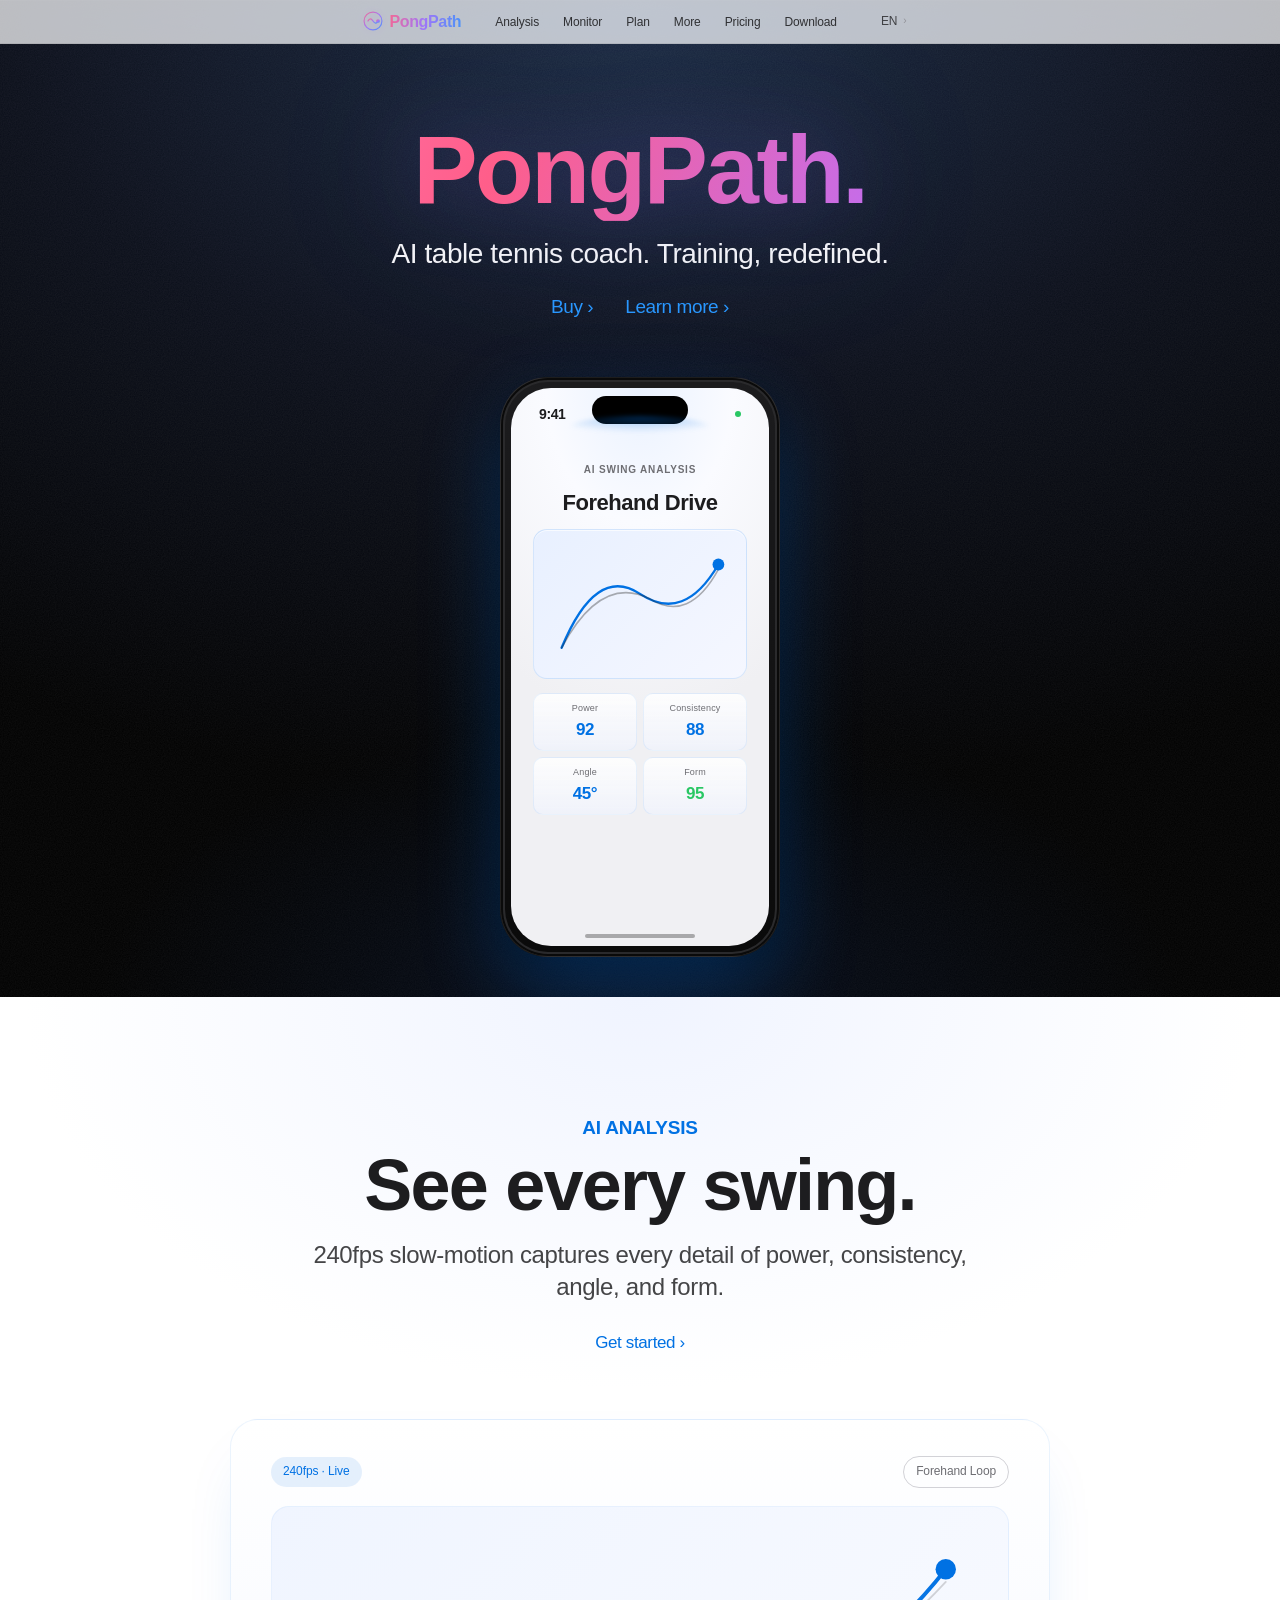
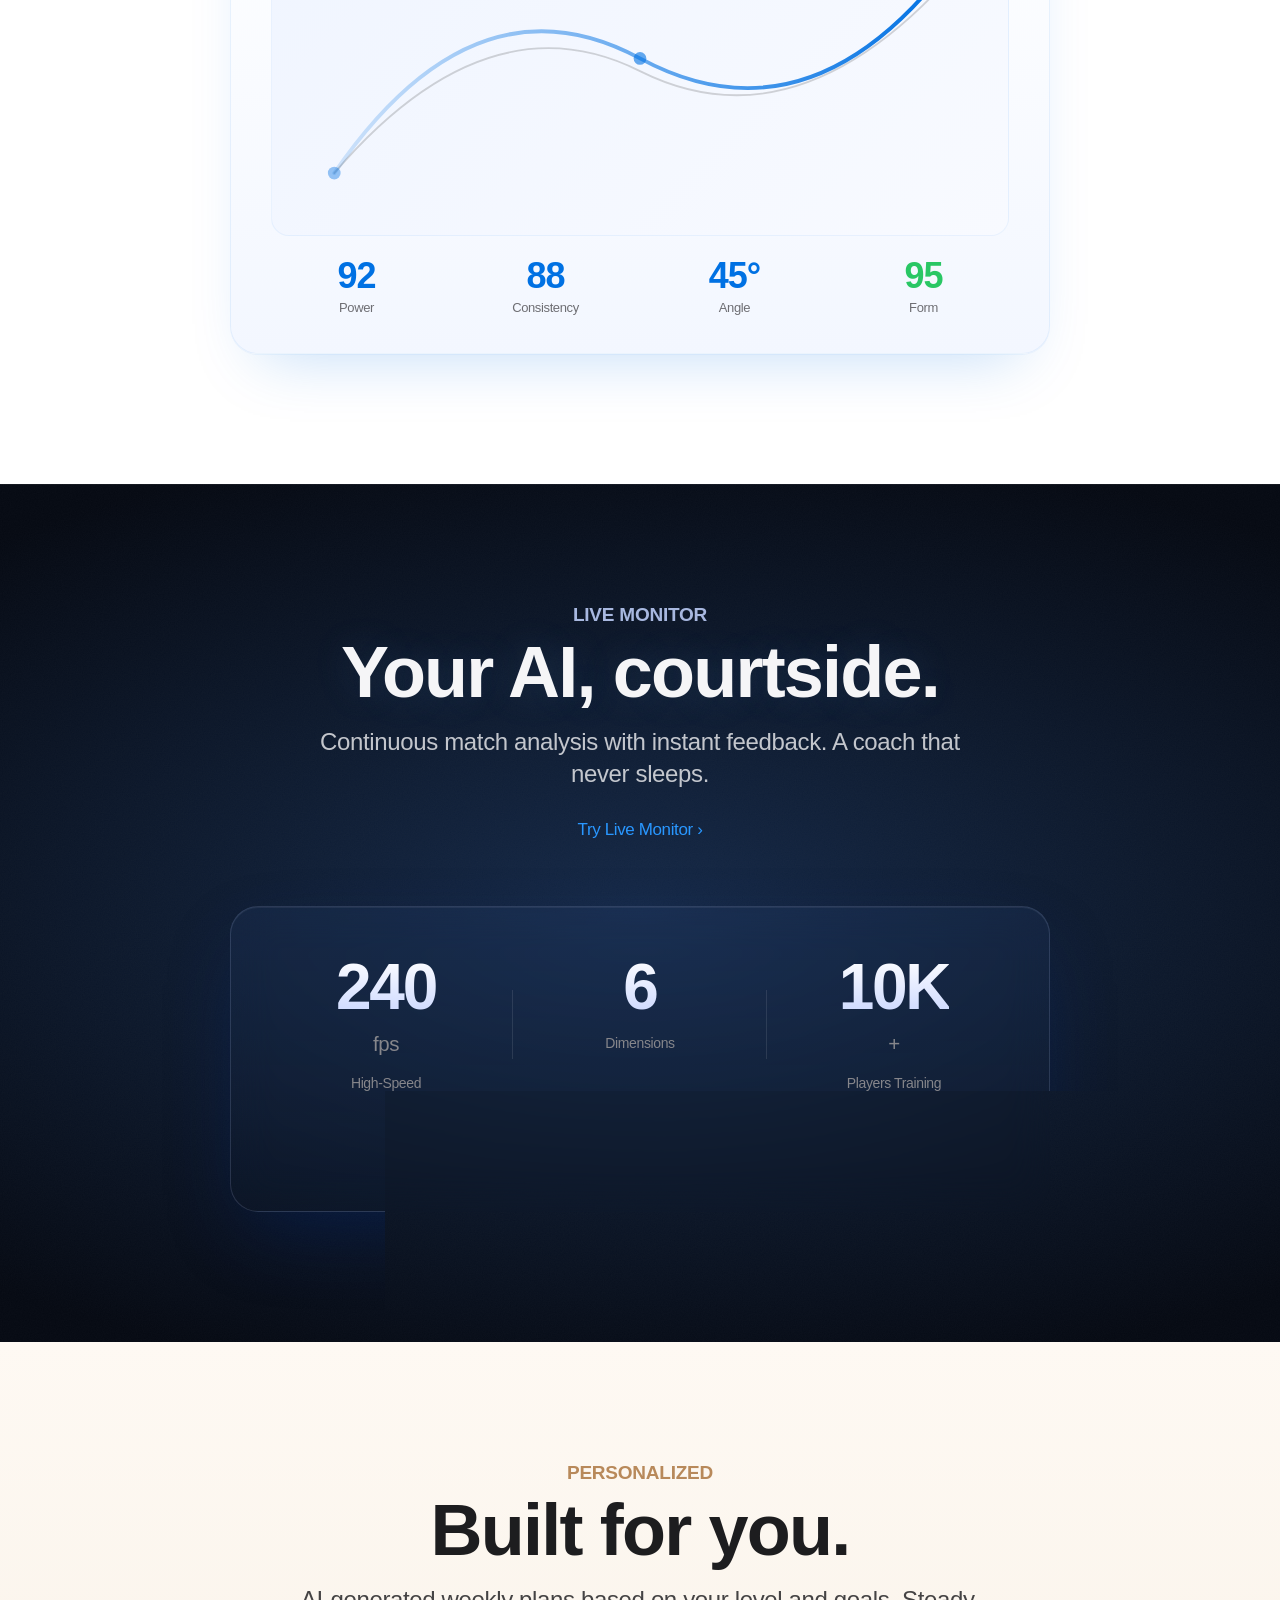
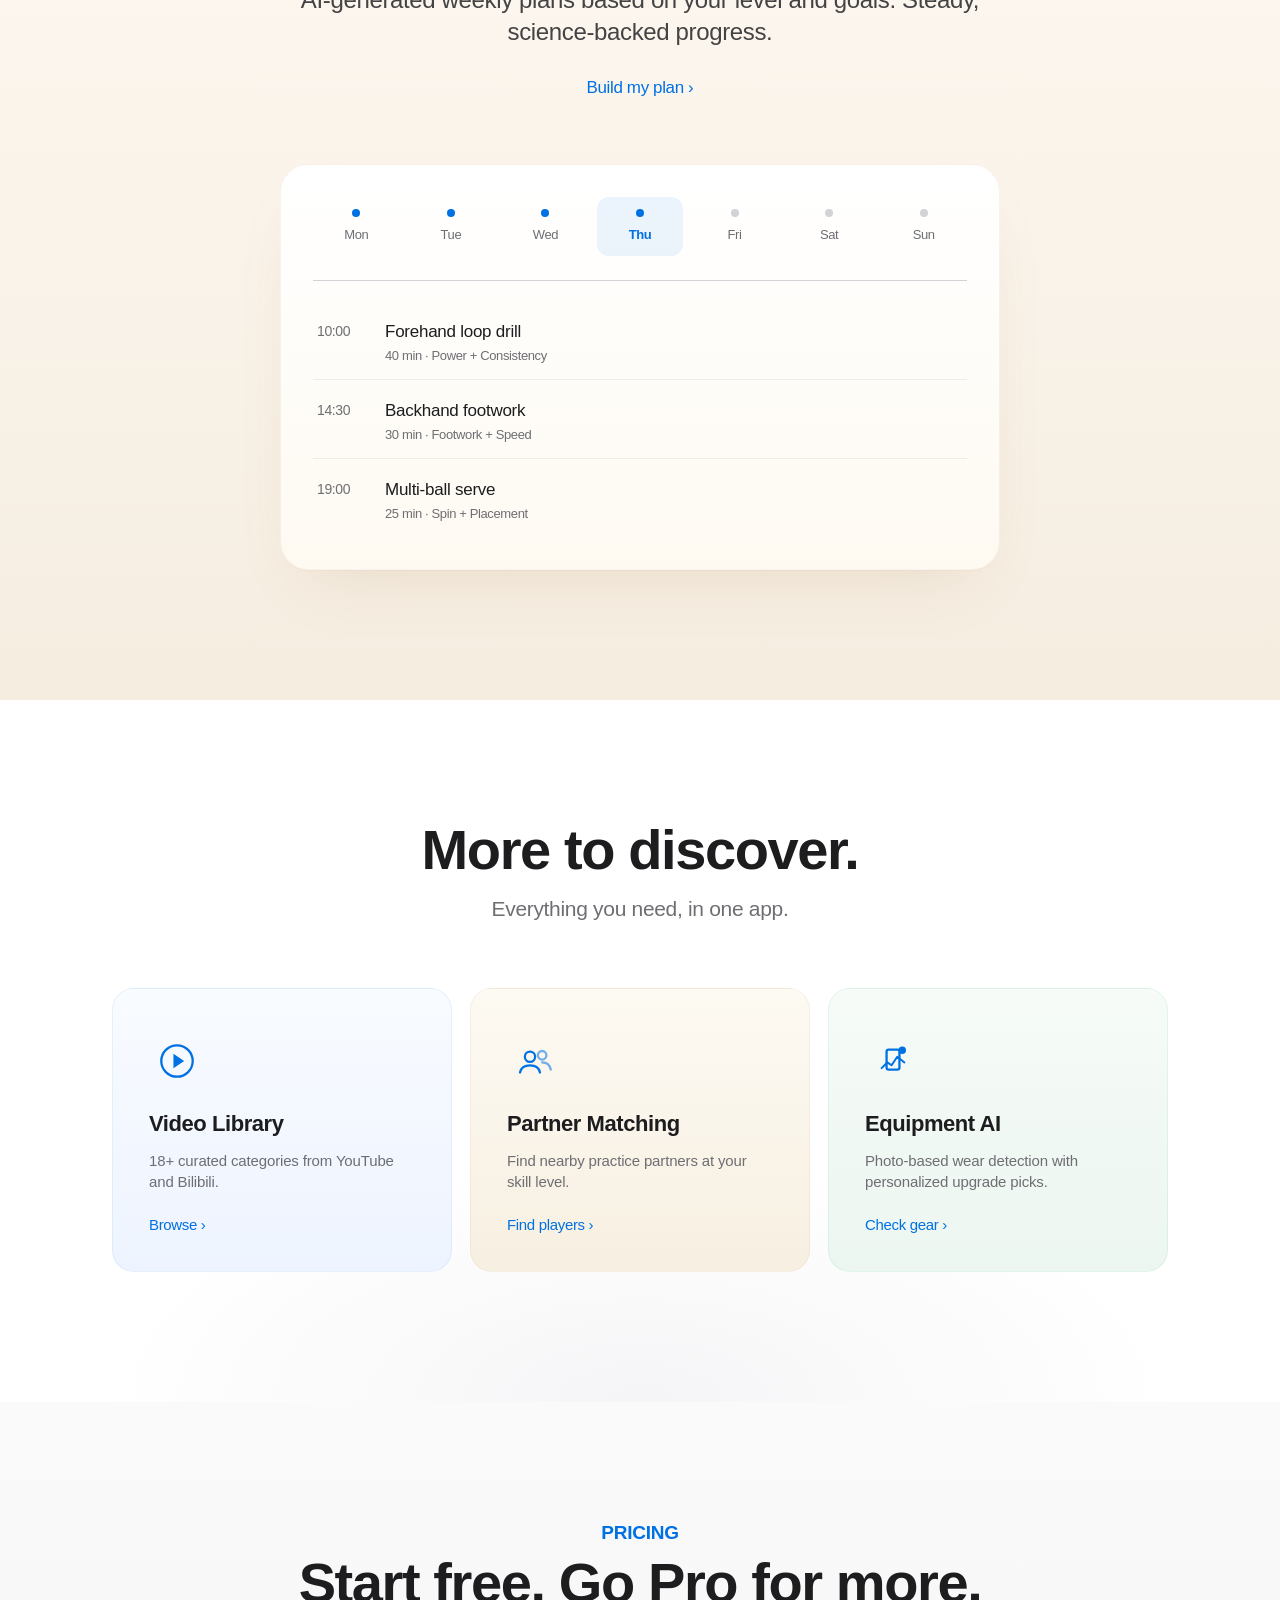
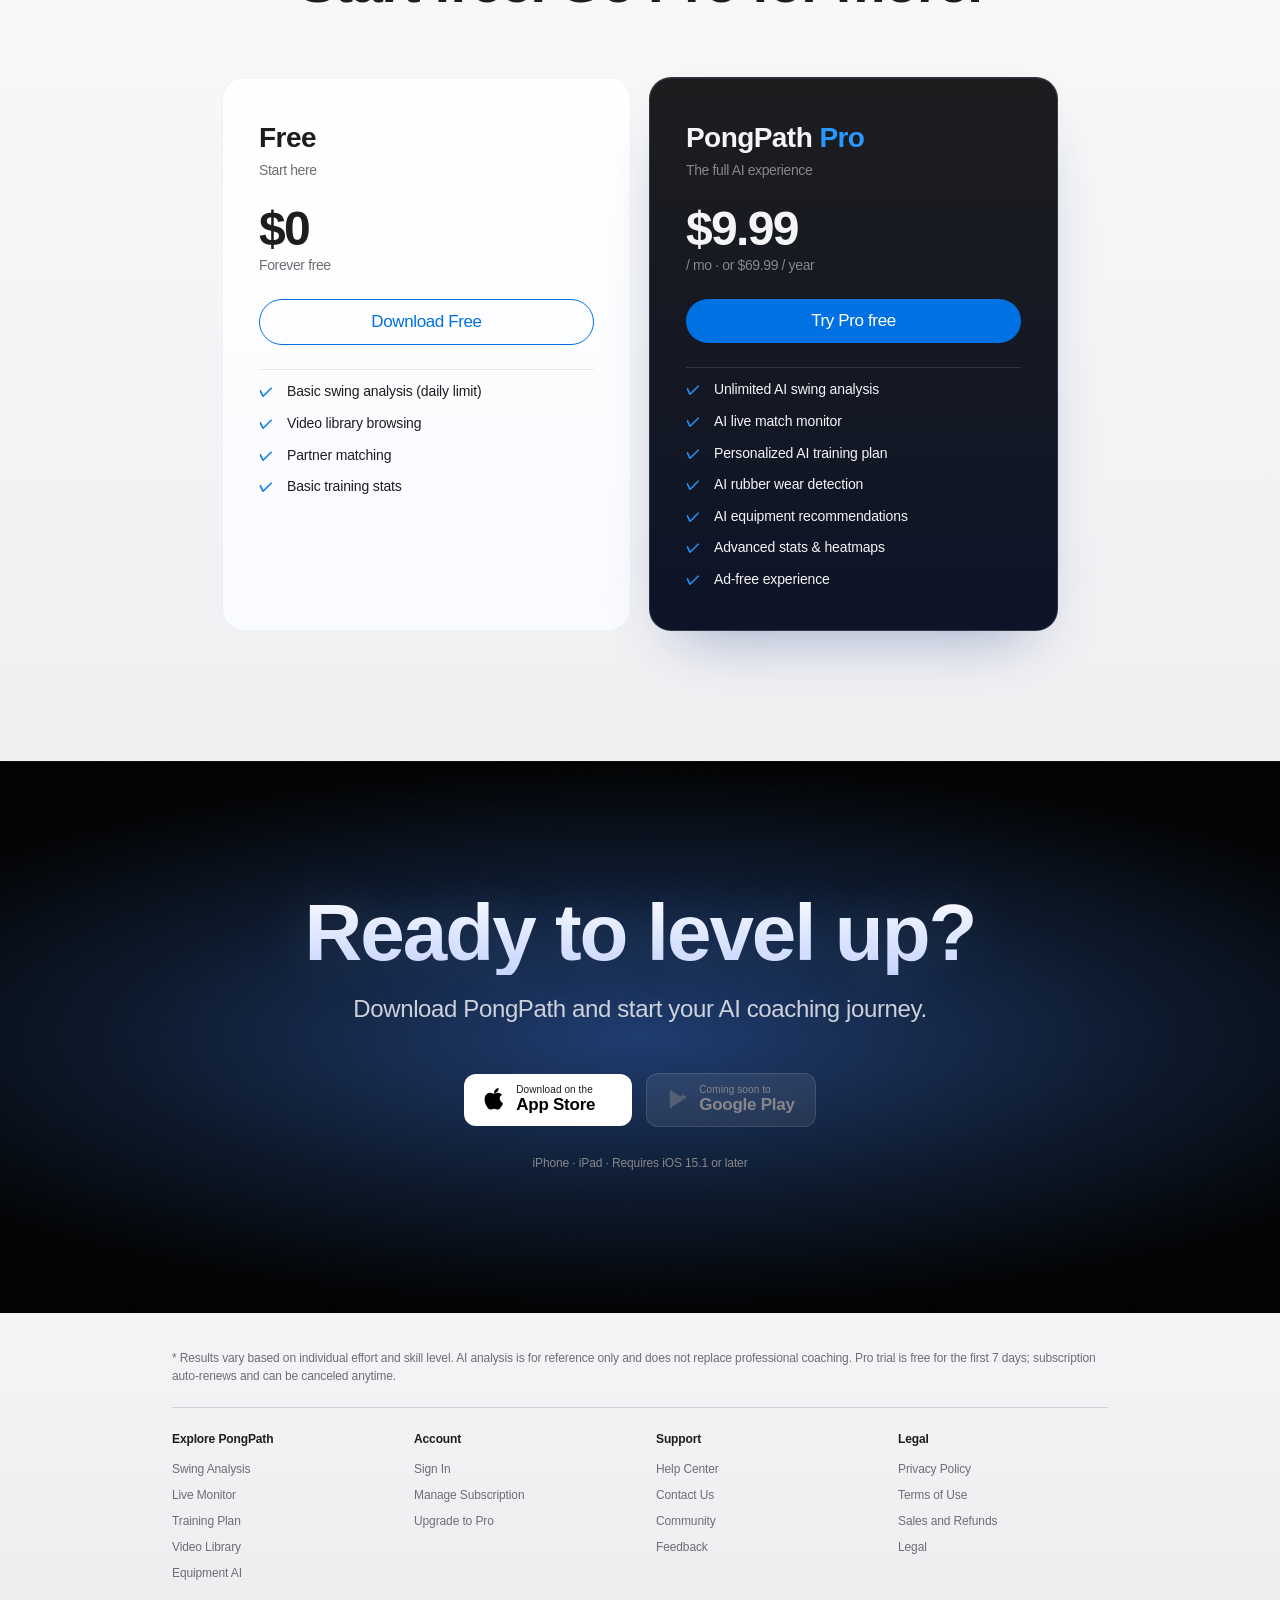
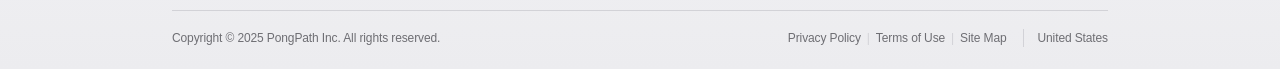
==== commit 2ba0a414: "Wire App Store install link and correct platform requirements Live App Store listing (id6762530536) " ====
--- a/index.html
+++ b/index.html
@@ -325,7 +325,7 @@
             <span class="amt">$0</span>
             <span class="period" data-i18n="pricing.free.period">永久免费</span>
           </div>
-          <a href="#" class="btn btn-secondary" data-i18n="pricing.free.cta">免费下载</a>
+          <a href="https://apps.apple.com/app/id6762530536" target="_blank" rel="noopener" class="btn btn-secondary" data-i18n="pricing.free.cta">免费下载</a>
           <ul class="pricing-list">
             <li><span class="check-mark">✓</span><span data-i18n="pricing.free.f1">基础挥拍分析(每日限次)</span></li>
             <li><span class="check-mark">✓</span><span data-i18n="pricing.free.f2">视频教学库浏览</span></li>
@@ -344,7 +344,7 @@
             <span class="amt" data-i18n="pricing.pro.price">¥28</span>
             <span class="period" data-i18n="pricing.pro.period">/ 月 · 或 ¥198 / 年</span>
           </div>
-          <a href="#" class="btn btn-primary" data-i18n="pricing.pro.cta">开始 Pro 试用</a>
+          <a href="https://apps.apple.com/app/id6762530536" target="_blank" rel="noopener" class="btn btn-primary" data-i18n="pricing.pro.cta">开始 Pro 试用</a>
           <ul class="pricing-list">
             <li><span class="check-mark">✓</span><span data-i18n="pricing.pro.f1">无限制 AI 挥拍分析</span></li>
             <li><span class="check-mark">✓</span><span data-i18n="pricing.pro.f2">AI 实时比赛监测</span></li>
@@ -369,23 +369,23 @@
       <p class="final-sub" data-i18n="cta.sub">立即下载 PongPath,开启你的 AI 教练之旅。</p>
 
       <div class="store-badges">
-        <a href="#" class="store-badge" aria-label="Download on the App Store">
+        <a href="https://apps.apple.com/app/id6762530536" class="store-badge" target="_blank" rel="noopener" aria-label="Download on the App Store">
           <svg viewBox="0 0 24 24" fill="currentColor" width="22" height="22"><path d="M17.05 12.04c-.03-3.04 2.49-4.5 2.6-4.57-1.42-2.07-3.62-2.36-4.4-2.39-1.87-.19-3.66 1.1-4.61 1.1-.96 0-2.42-1.08-3.99-1.05-2.05.03-3.95 1.19-5.01 3.04-2.16 3.74-.55 9.27 1.55 12.31 1.03 1.49 2.24 3.16 3.83 3.1 1.55-.06 2.13-1 4-1 1.86 0 2.4 1 4.02.97 1.66-.03 2.71-1.5 3.71-3 .85-1.27 1.55-2.65 1.96-4.03-2.32-.92-2.65-2.41-2.66-2.48zM14.6 3.92c.85-1.03 1.43-2.46 1.27-3.92-1.23.05-2.7.81-3.58 1.84-.79.91-1.49 2.39-1.3 3.79 1.36.11 2.76-.69 3.61-1.71z"/></svg>
           <span>
             <small data-i18n="cta.appstore.small">下载于</small>
             <strong>App Store</strong>
           </span>
         </a>
-        <a href="#" class="store-badge" aria-label="Get it on Google Play">
+        <span class="store-badge disabled" aria-label="Google Play coming soon" aria-disabled="true">
           <svg viewBox="0 0 24 24" fill="currentColor" width="22" height="22"><path d="M3.6 1.5c-.4.4-.6 1-.6 1.7v17.6c0 .7.2 1.3.6 1.7l11-11-11-10zM14.7 13.3l2.7-2.7-13.4-7.7 10.7 10.4zm5.6-3.9-3.4-2-2.9 2.9 2.9 2.9 3.4-1.9c1.1-.6 1.1-2.3 0-2.9zm-3.4 4.3-2.7-2.7-10.7 10.4 13.4-7.7z"/></svg>
           <span>
-            <small data-i18n="cta.googleplay.small">获取于</small>
+            <small data-i18n="cta.googleplay.small">敬请期待</small>
             <strong>Google Play</strong>
           </span>
-        </a>
-      </div>
-
-      <p class="final-fine" data-i18n="cta.fine">iPhone · iPad · Android · 需 iOS 16 或更高版本</p>
+        </span>
+      </div>
+
+      <p class="final-fine" data-i18n="cta.fine">iPhone · iPad · 需 iOS 15.1 或更高版本</p>
     </div>
   </section>
 
--- a/styles.css
+++ b/styles.css
@@ -1247,6 +1247,20 @@
   letter-spacing: -0.015em;
   margin-top: 1px;
 }
+.store-badge.disabled {
+  background: rgba(255, 255, 255, 0.08);
+  color: #86868b;
+  cursor: not-allowed;
+  pointer-events: none;
+  border: 1px solid rgba(255, 255, 255, 0.12);
+}
+.store-badge.disabled small,
+.store-badge.disabled strong {
+  color: #86868b;
+}
+.store-badge.disabled svg {
+  opacity: 0.45;
+}
 
 .final-fine {
   font-size: 12px;
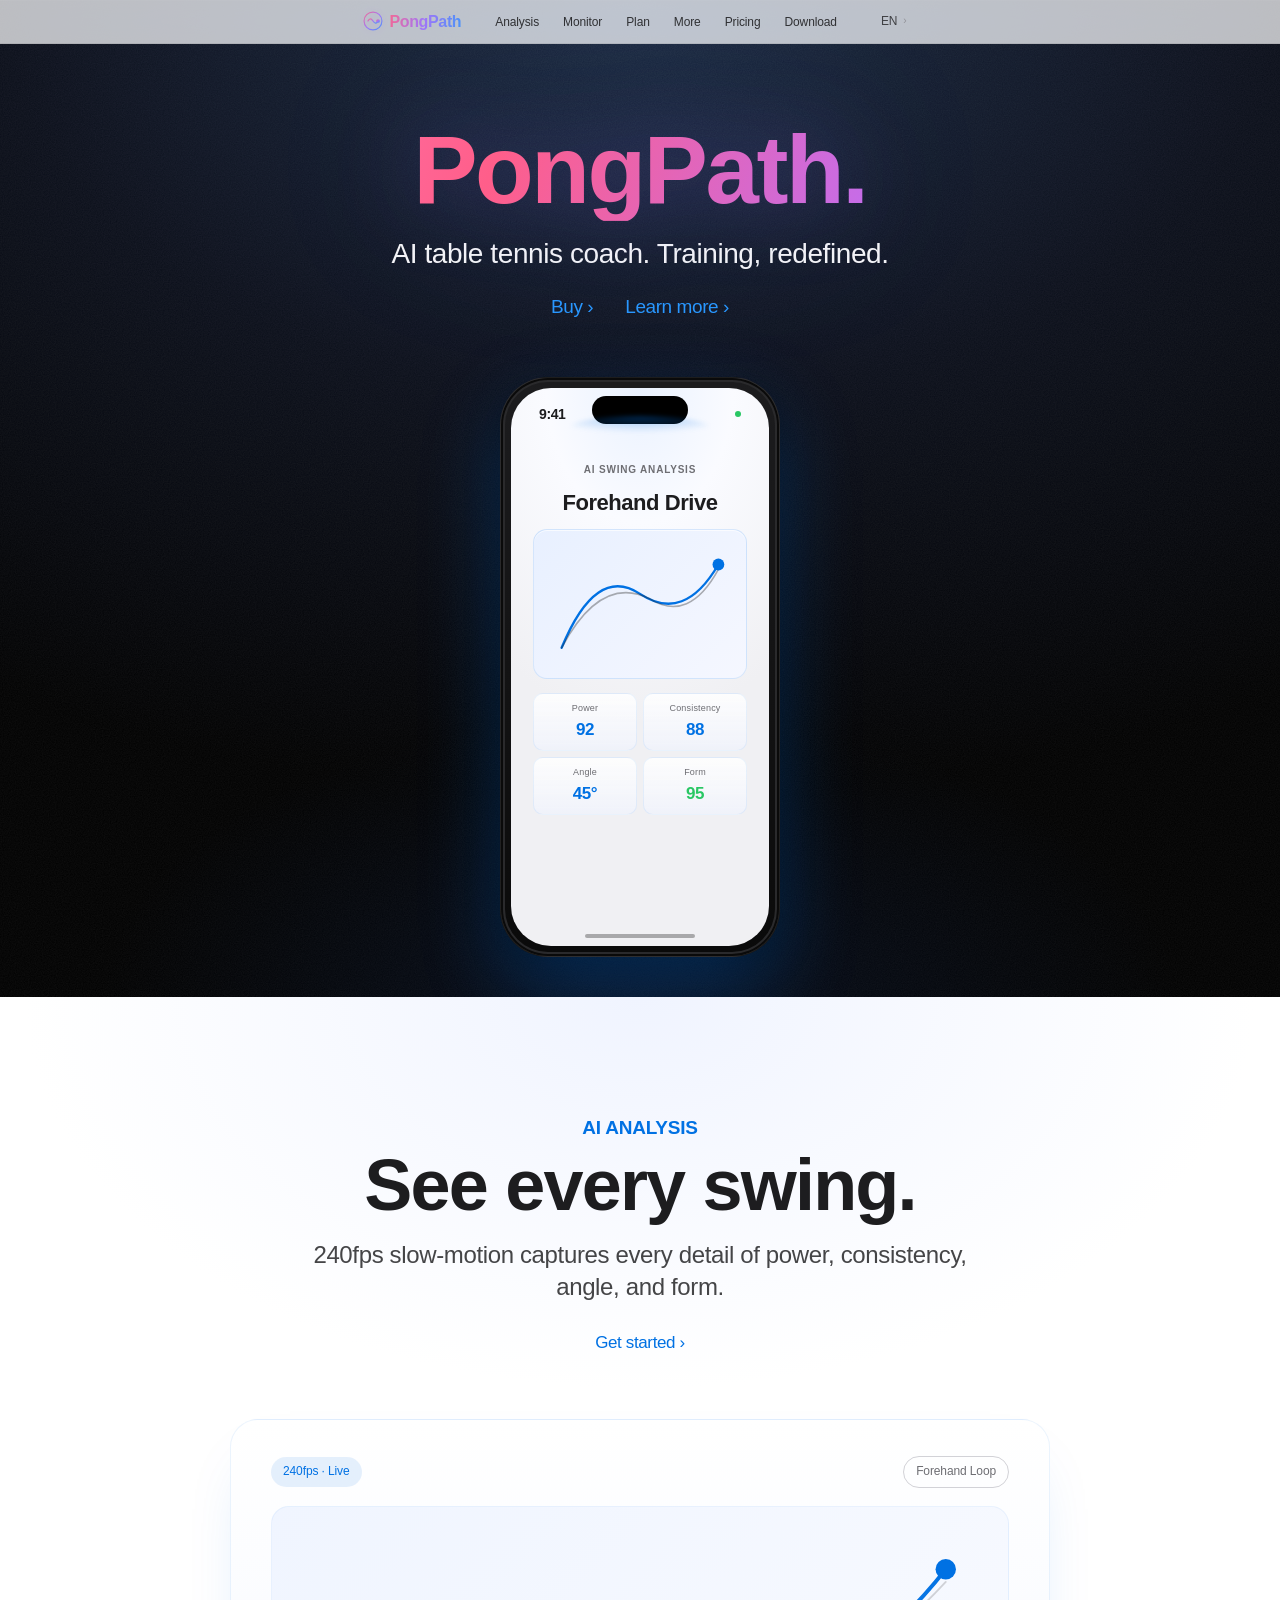
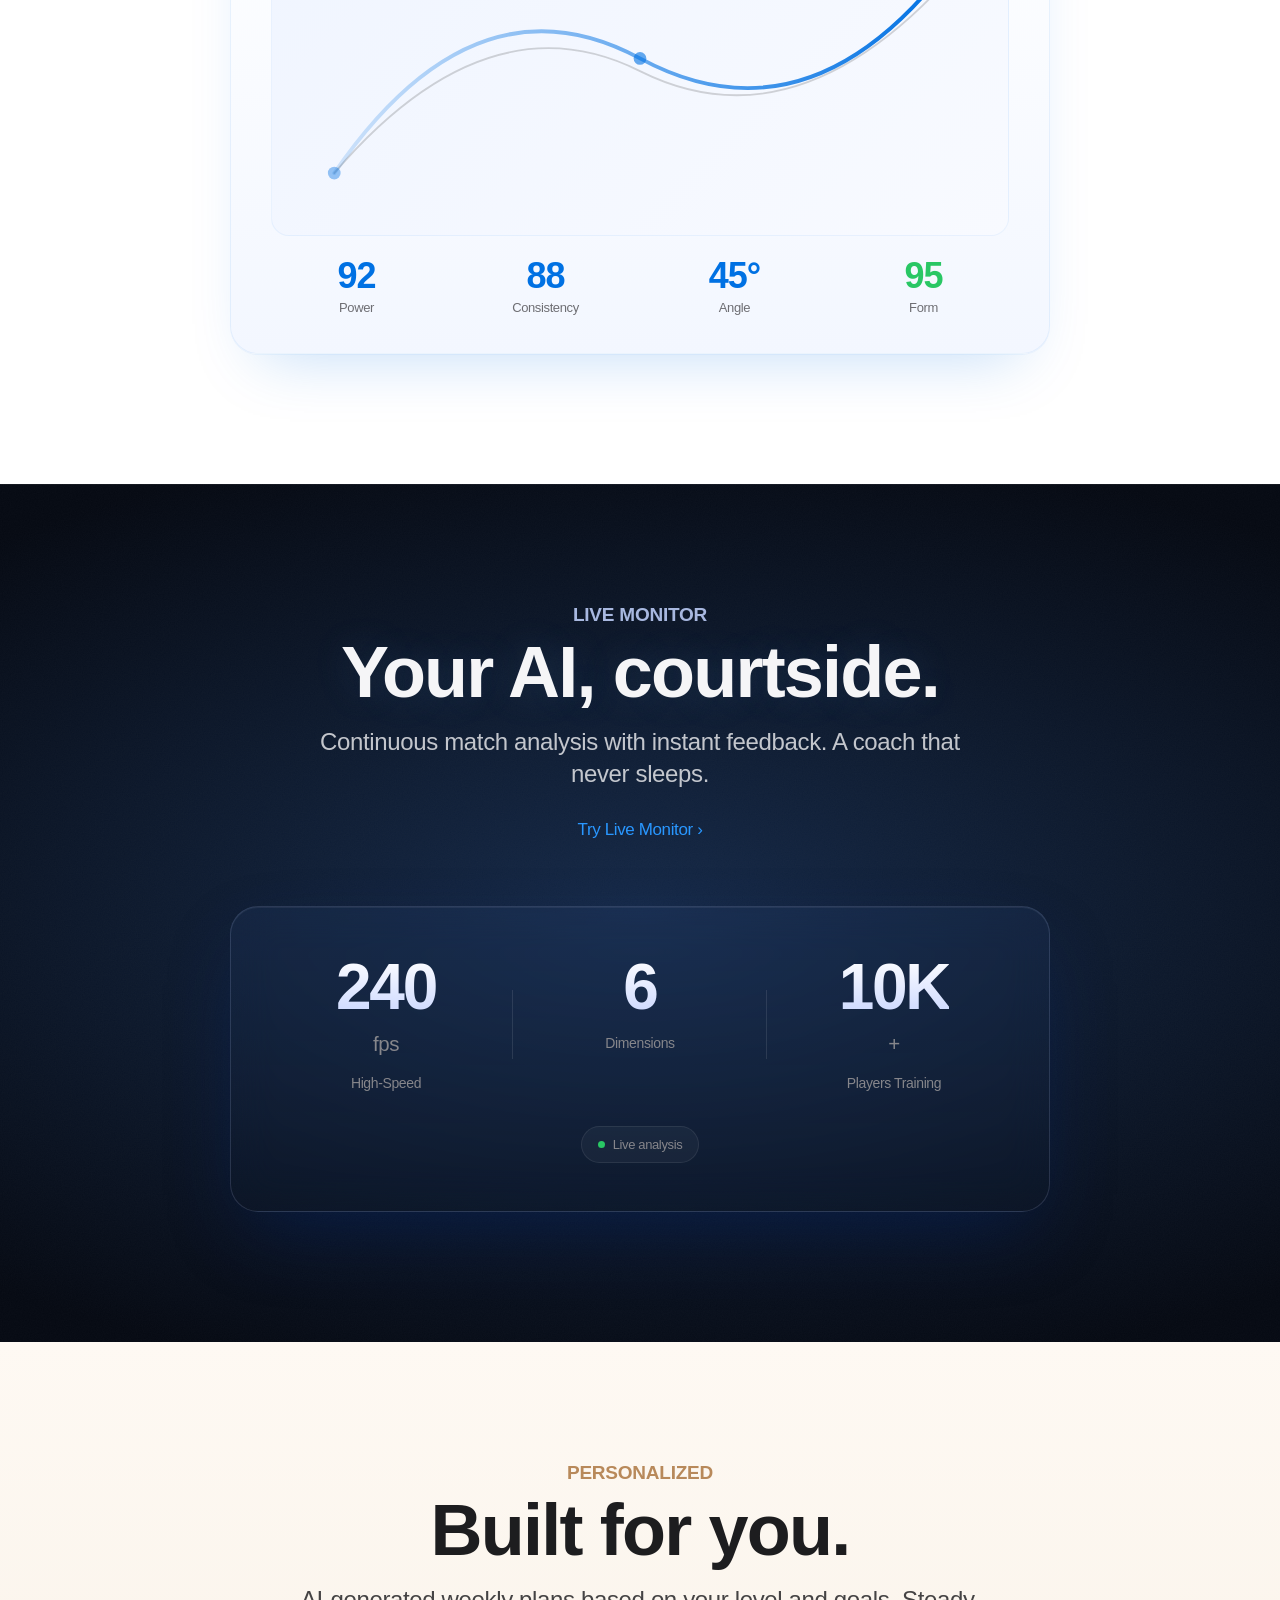
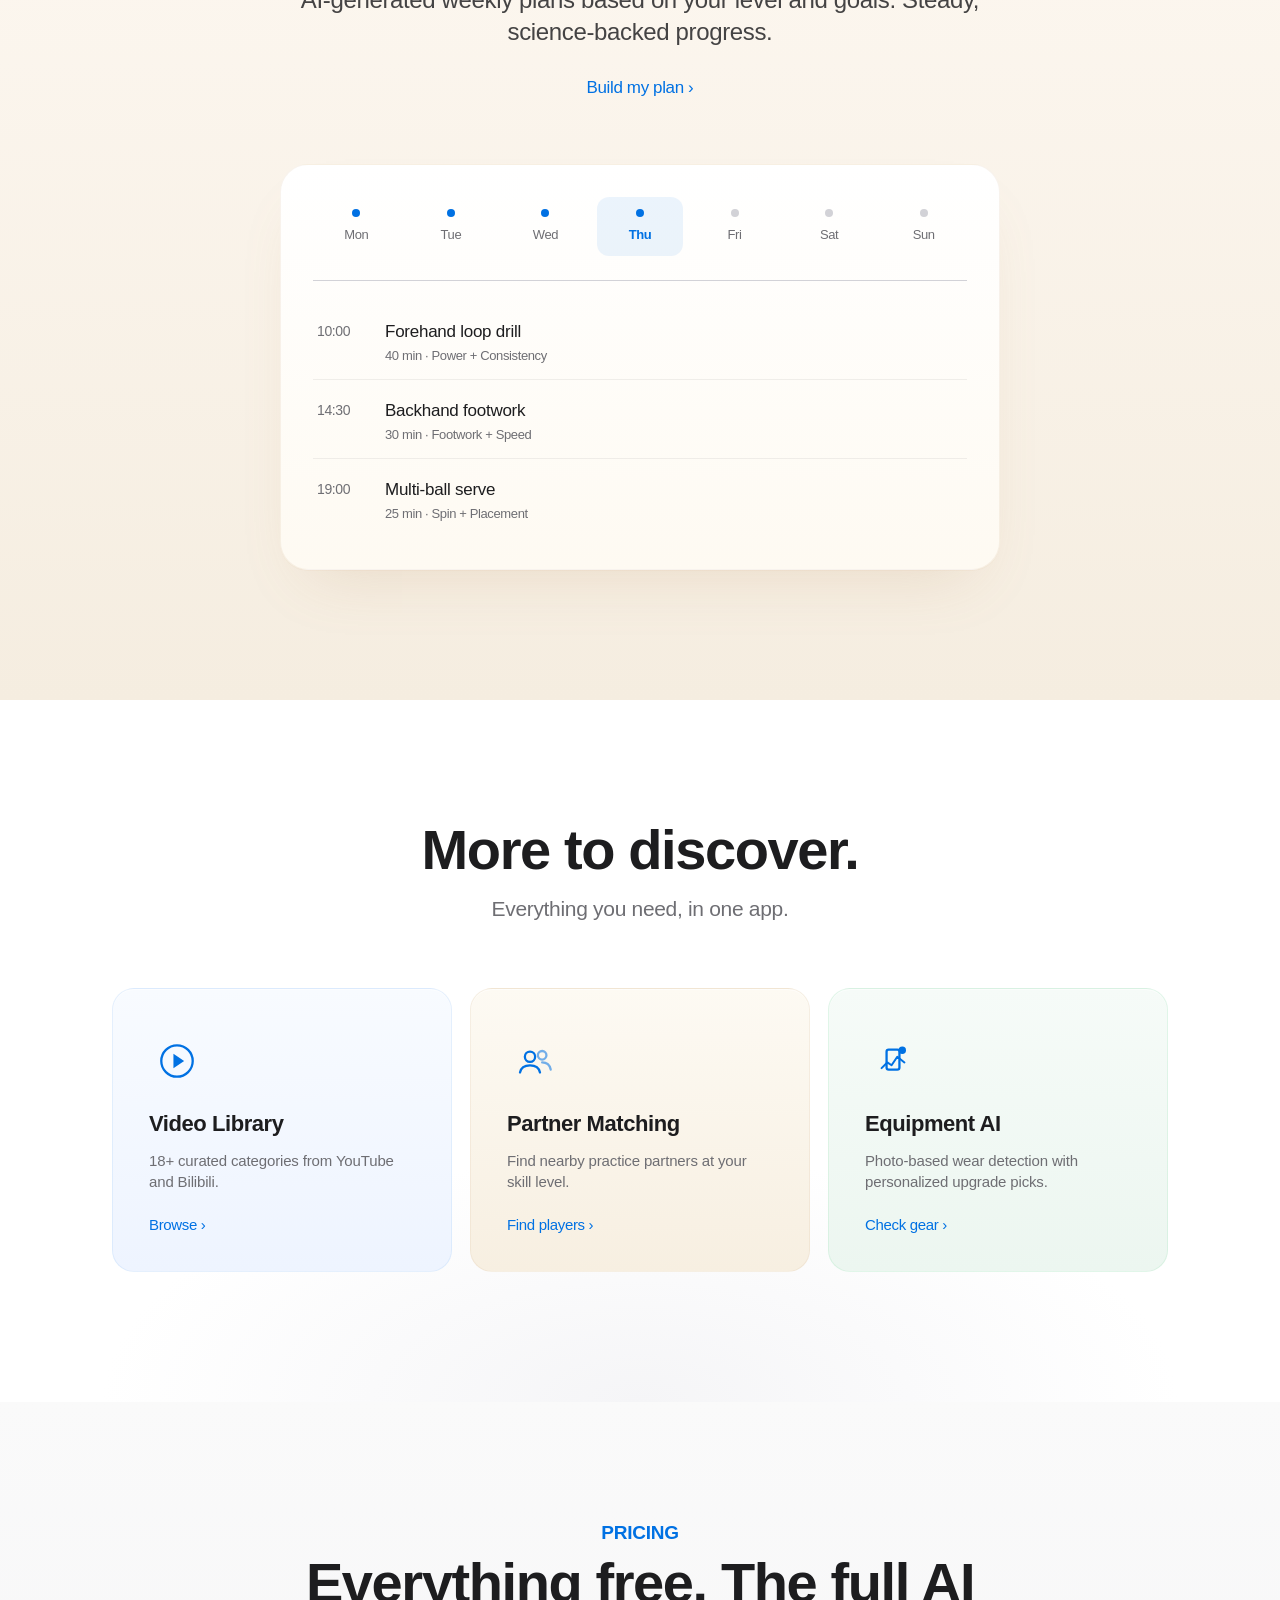
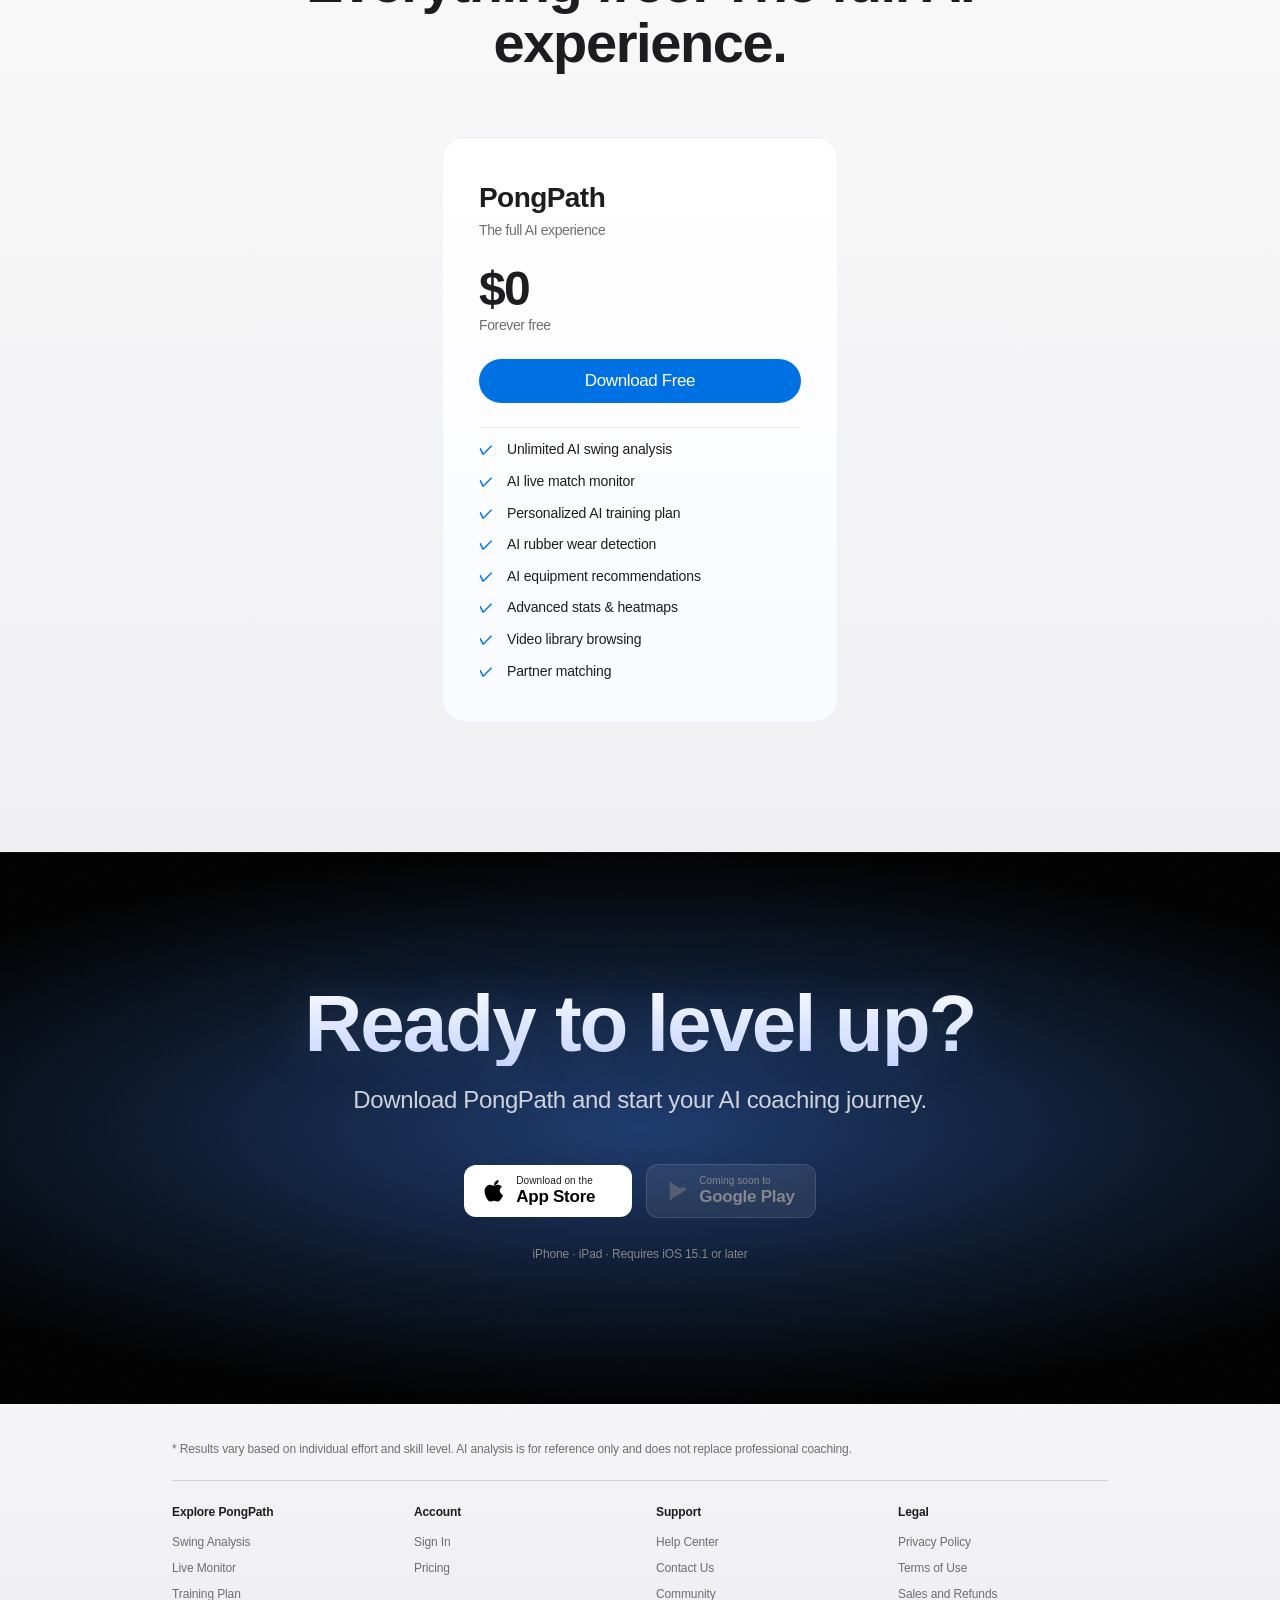
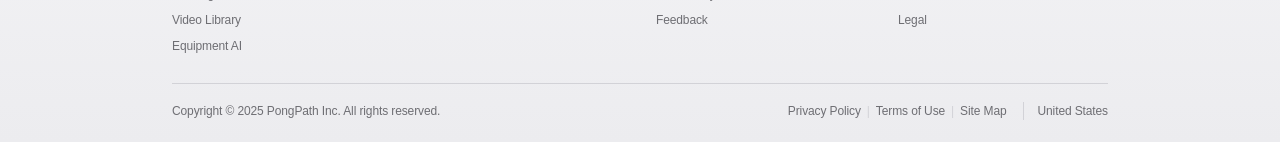
==== commit 7925b00e: "Make app fully free, remove $10/mo Pro tier Drop the paid Pro plan and merge all features into a sin" ====
--- a/index.html
+++ b/index.html
@@ -313,46 +313,28 @@
         <h2 class="section-title" data-i18n="pricing.title">免费开始,Pro 解锁全部。</h2>
       </div>
 
-      <div class="pricing-cards">
-
-        <!-- Free -->
+      <div class="pricing-cards pricing-cards--single">
+
+        <!-- All features, free -->
         <div class="pricing-card">
           <div class="pricing-head">
-            <h3 data-i18n="pricing.free.title">免费版</h3>
-            <p class="pricing-tag" data-i18n="pricing.free.tag">入门基础</p>
+            <h3 data-i18n="pricing.free.title">PongPath</h3>
+            <p class="pricing-tag" data-i18n="pricing.free.tag">完整 AI 体验</p>
           </div>
           <div class="pricing-amount">
             <span class="amt">$0</span>
             <span class="period" data-i18n="pricing.free.period">永久免费</span>
           </div>
-          <a href="https://apps.apple.com/app/id6762530536" target="_blank" rel="noopener" class="btn btn-secondary" data-i18n="pricing.free.cta">免费下载</a>
+          <a href="https://apps.apple.com/app/id6762530536" target="_blank" rel="noopener" class="btn btn-primary" data-i18n="pricing.free.cta">免费下载</a>
           <ul class="pricing-list">
-            <li><span class="check-mark">✓</span><span data-i18n="pricing.free.f1">基础挥拍分析(每日限次)</span></li>
-            <li><span class="check-mark">✓</span><span data-i18n="pricing.free.f2">视频教学库浏览</span></li>
-            <li><span class="check-mark">✓</span><span data-i18n="pricing.free.f3">练球伙伴匹配</span></li>
-            <li><span class="check-mark">✓</span><span data-i18n="pricing.free.f4">基础训练统计</span></li>
-          </ul>
-        </div>
-
-        <!-- Pro -->
-        <div class="pricing-card pricing-card--pro">
-          <div class="pricing-head">
-            <h3>PongPath <span class="pro-tag">Pro</span></h3>
-            <p class="pricing-tag" data-i18n="pricing.pro.tag">完整 AI 体验</p>
-          </div>
-          <div class="pricing-amount">
-            <span class="amt" data-i18n="pricing.pro.price">¥28</span>
-            <span class="period" data-i18n="pricing.pro.period">/ 月 · 或 ¥198 / 年</span>
-          </div>
-          <a href="https://apps.apple.com/app/id6762530536" target="_blank" rel="noopener" class="btn btn-primary" data-i18n="pricing.pro.cta">开始 Pro 试用</a>
-          <ul class="pricing-list">
-            <li><span class="check-mark">✓</span><span data-i18n="pricing.pro.f1">无限制 AI 挥拍分析</span></li>
-            <li><span class="check-mark">✓</span><span data-i18n="pricing.pro.f2">AI 实时比赛监测</span></li>
-            <li><span class="check-mark">✓</span><span data-i18n="pricing.pro.f3">个性化 AI 训练计划</span></li>
-            <li><span class="check-mark">✓</span><span data-i18n="pricing.pro.f4">AI 胶皮磨损检测</span></li>
-            <li><span class="check-mark">✓</span><span data-i18n="pricing.pro.f5">AI 装备个性化推荐</span></li>
-            <li><span class="check-mark">✓</span><span data-i18n="pricing.pro.f6">高级训练统计 & 热力图</span></li>
-            <li><span class="check-mark">✓</span><span data-i18n="pricing.pro.f7">无广告纯净体验</span></li>
+            <li><span class="check-mark">✓</span><span data-i18n="pricing.free.f1">无限制 AI 挥拍分析</span></li>
+            <li><span class="check-mark">✓</span><span data-i18n="pricing.free.f2">AI 实时比赛监测</span></li>
+            <li><span class="check-mark">✓</span><span data-i18n="pricing.free.f3">个性化 AI 训练计划</span></li>
+            <li><span class="check-mark">✓</span><span data-i18n="pricing.free.f4">AI 胶皮磨损检测</span></li>
+            <li><span class="check-mark">✓</span><span data-i18n="pricing.free.f5">AI 装备个性化推荐</span></li>
+            <li><span class="check-mark">✓</span><span data-i18n="pricing.free.f6">高级训练统计 & 热力图</span></li>
+            <li><span class="check-mark">✓</span><span data-i18n="pricing.free.f7">视频教学库浏览</span></li>
+            <li><span class="check-mark">✓</span><span data-i18n="pricing.free.f8">练球伙伴匹配</span></li>
           </ul>
         </div>
 
@@ -395,7 +377,7 @@
   <footer class="footer">
     <div class="container">
       <p class="footer-note" data-i18n="footer.note">
-        * 训练效果因个人投入和水平差异而不同。AI 分析结果仅供参考,不能替代专业教练指导。Pro 试用首 7 天免费,到期自动续订,可随时取消。
+        * 训练效果因个人投入和水平差异而不同。AI 分析结果仅供参考,不能替代专业教练指导。
       </p>
 
       <div class="footer-cols">
@@ -410,8 +392,7 @@
         <div class="footer-col">
           <h5 data-i18n="footer.col.account">账户</h5>
           <a href="#" data-i18n="footer.link.signin">登录</a>
-          <a href="#" data-i18n="footer.link.subscription">管理订阅</a>
-          <a href="#pricing" data-i18n="footer.link.upgrade">升级 Pro</a>
+          <a href="#pricing" data-i18n="nav.pricing">定价</a>
         </div>
         <div class="footer-col">
           <h5 data-i18n="footer.col.support">支持</h5>
--- a/styles.css
+++ b/styles.css
@@ -1044,6 +1044,11 @@
   padding: 0 22px;
 }
 
+.pricing-cards--single {
+  grid-template-columns: 1fr;
+  max-width: 440px;
+}
+
 .pricing-card {
   background: linear-gradient(180deg, #ffffff 0%, #fafbff 100%);
   border-radius: var(--radius-lg);
